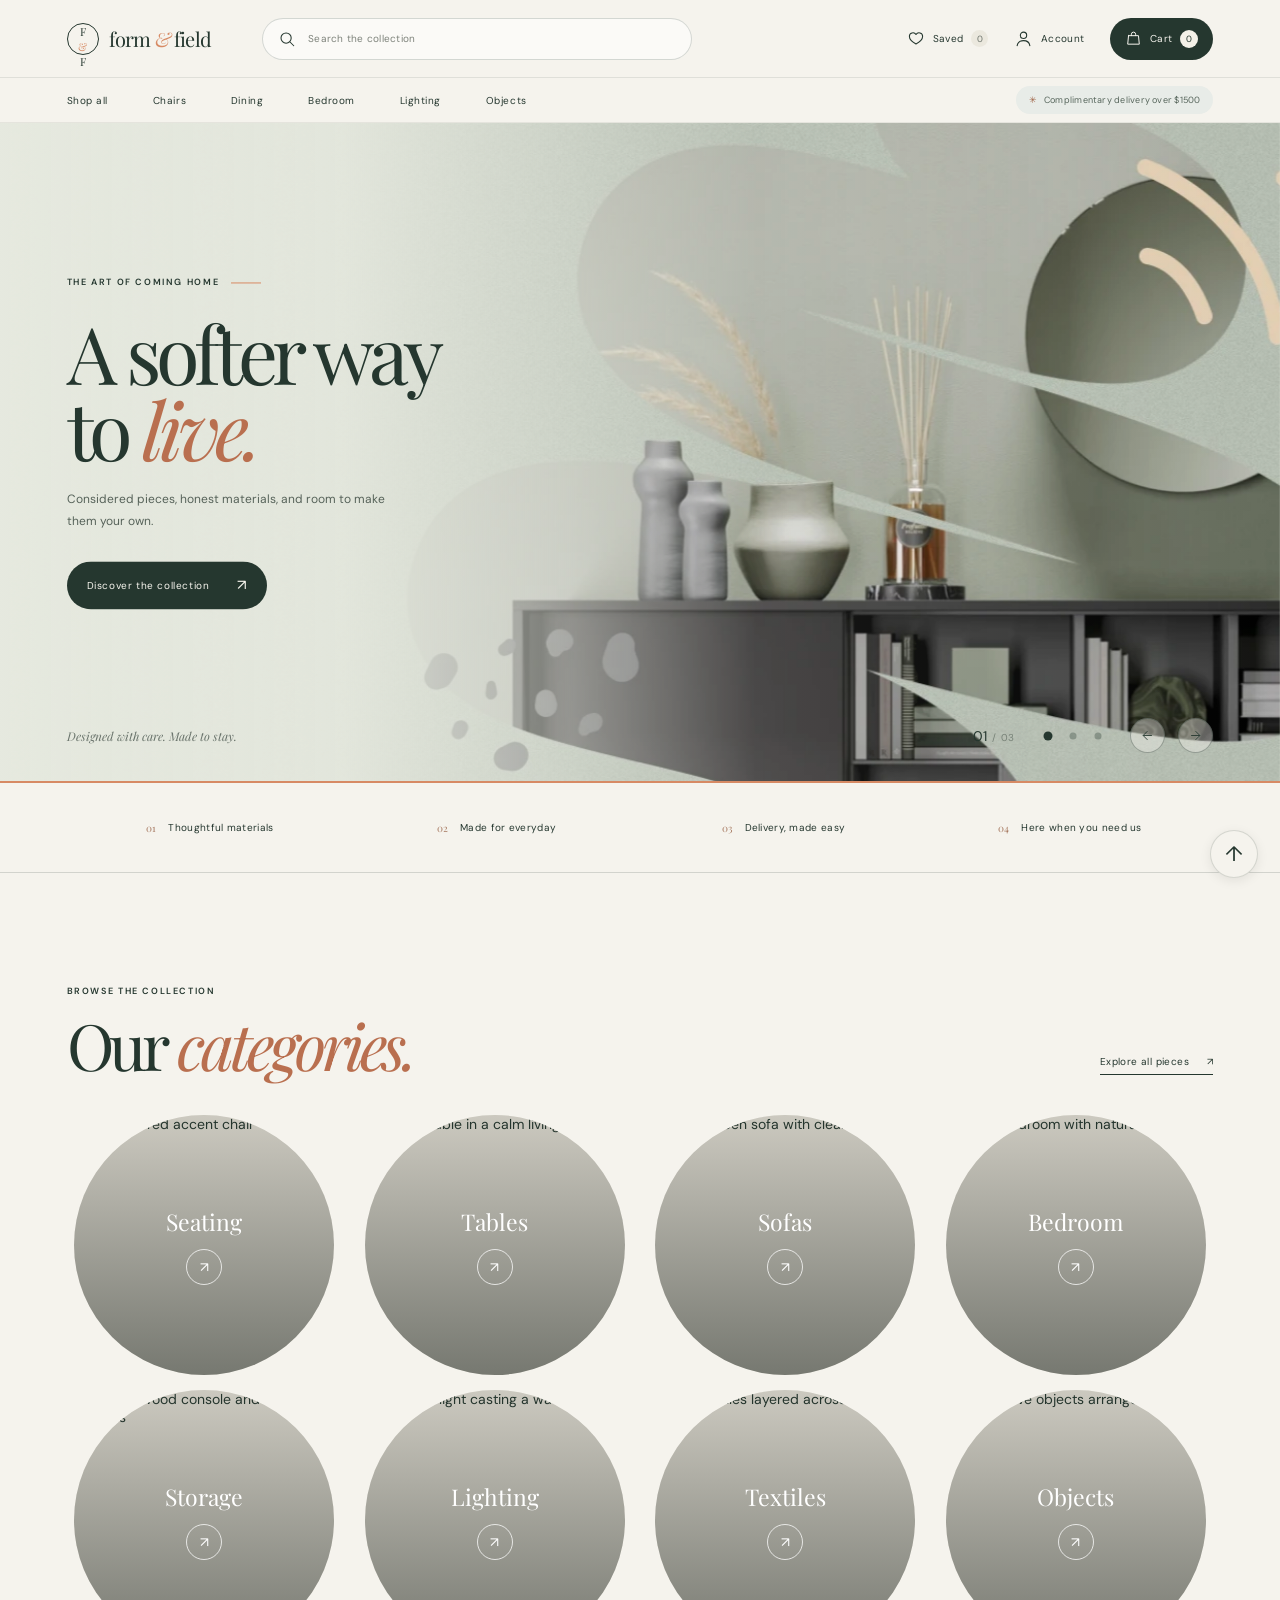
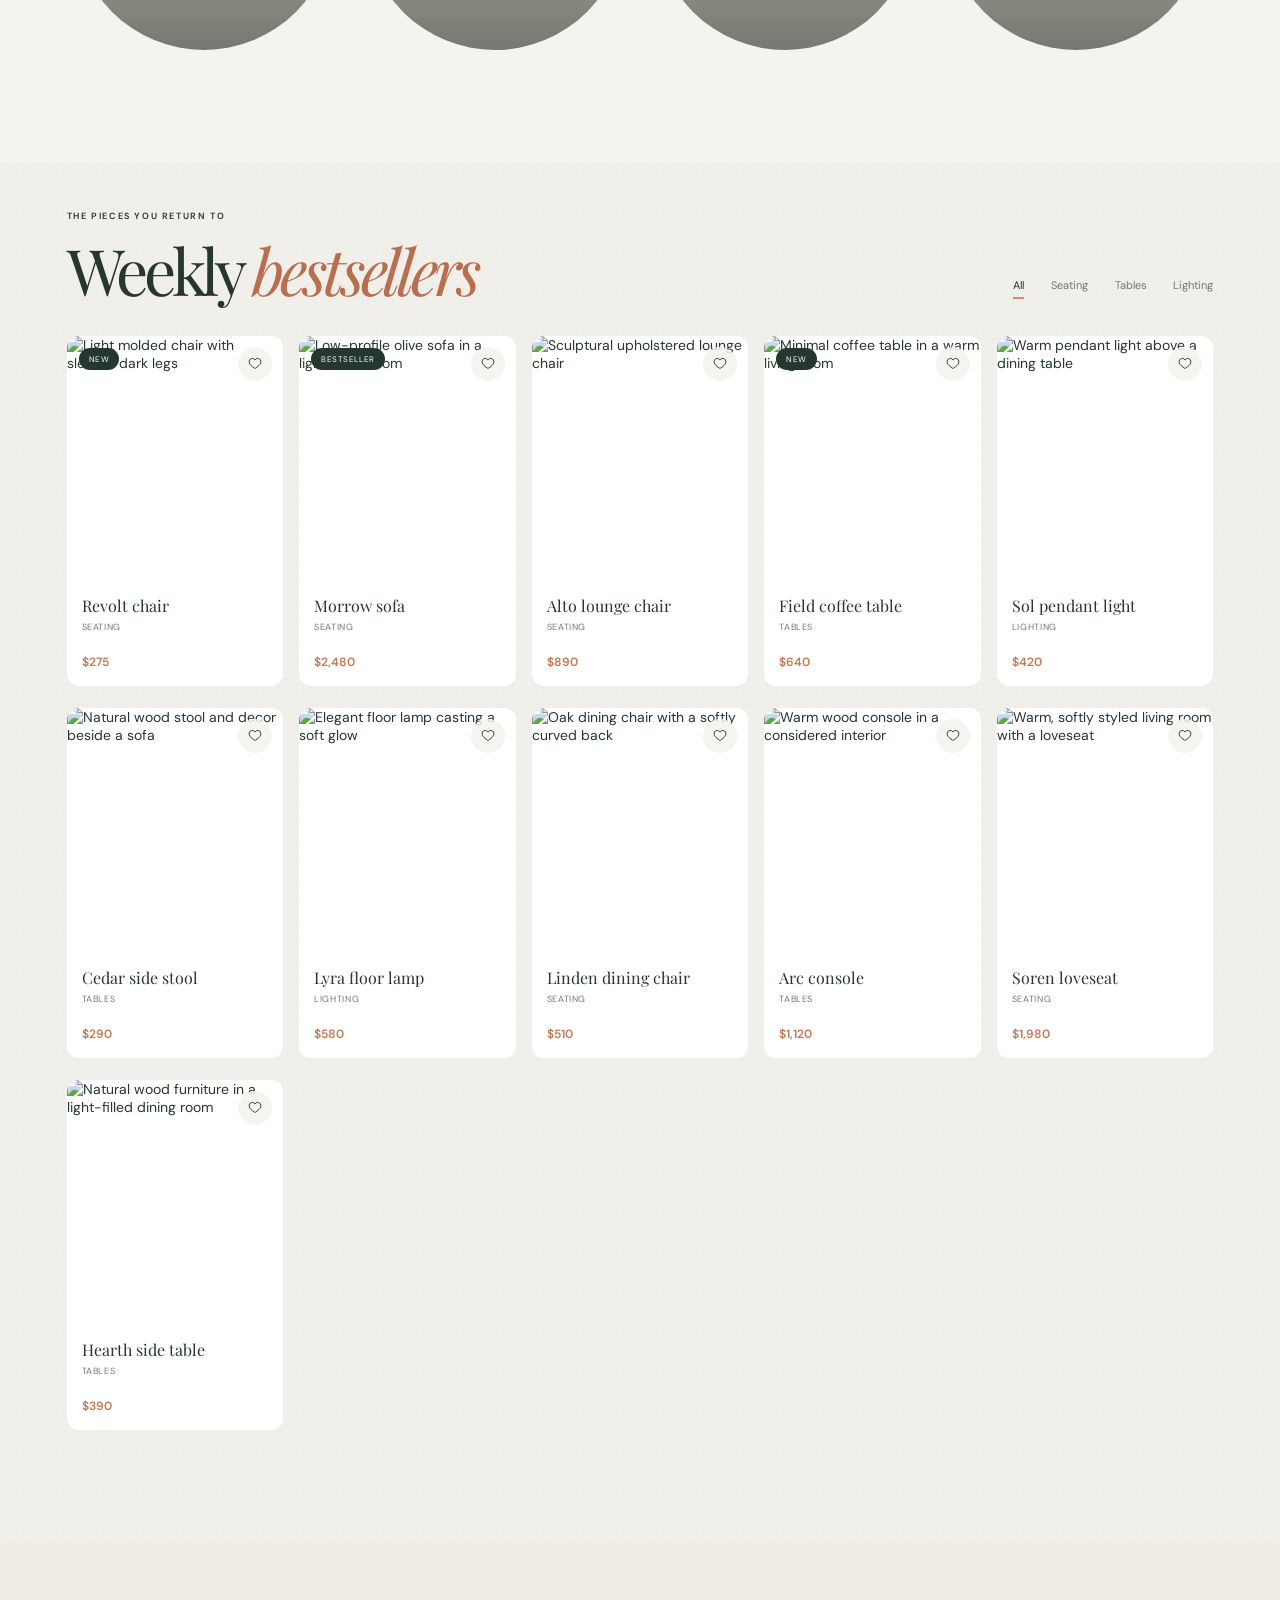
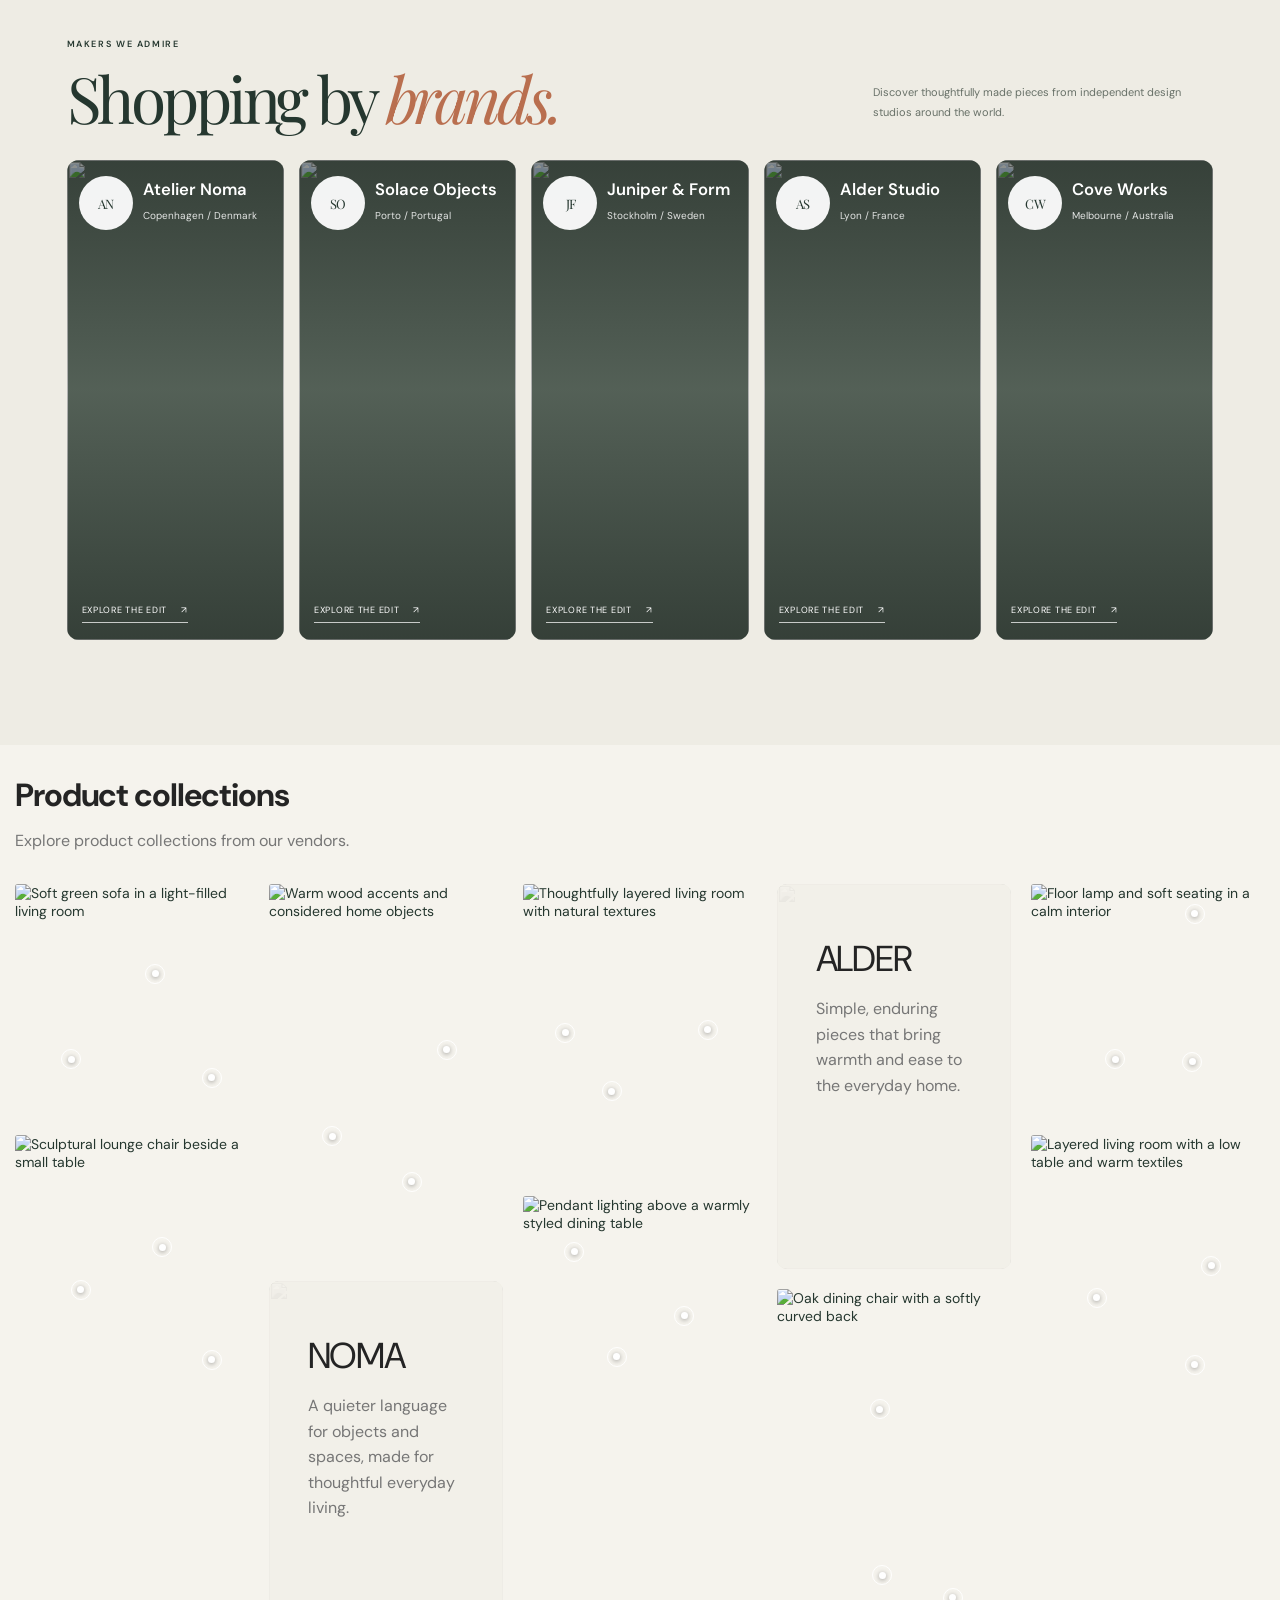
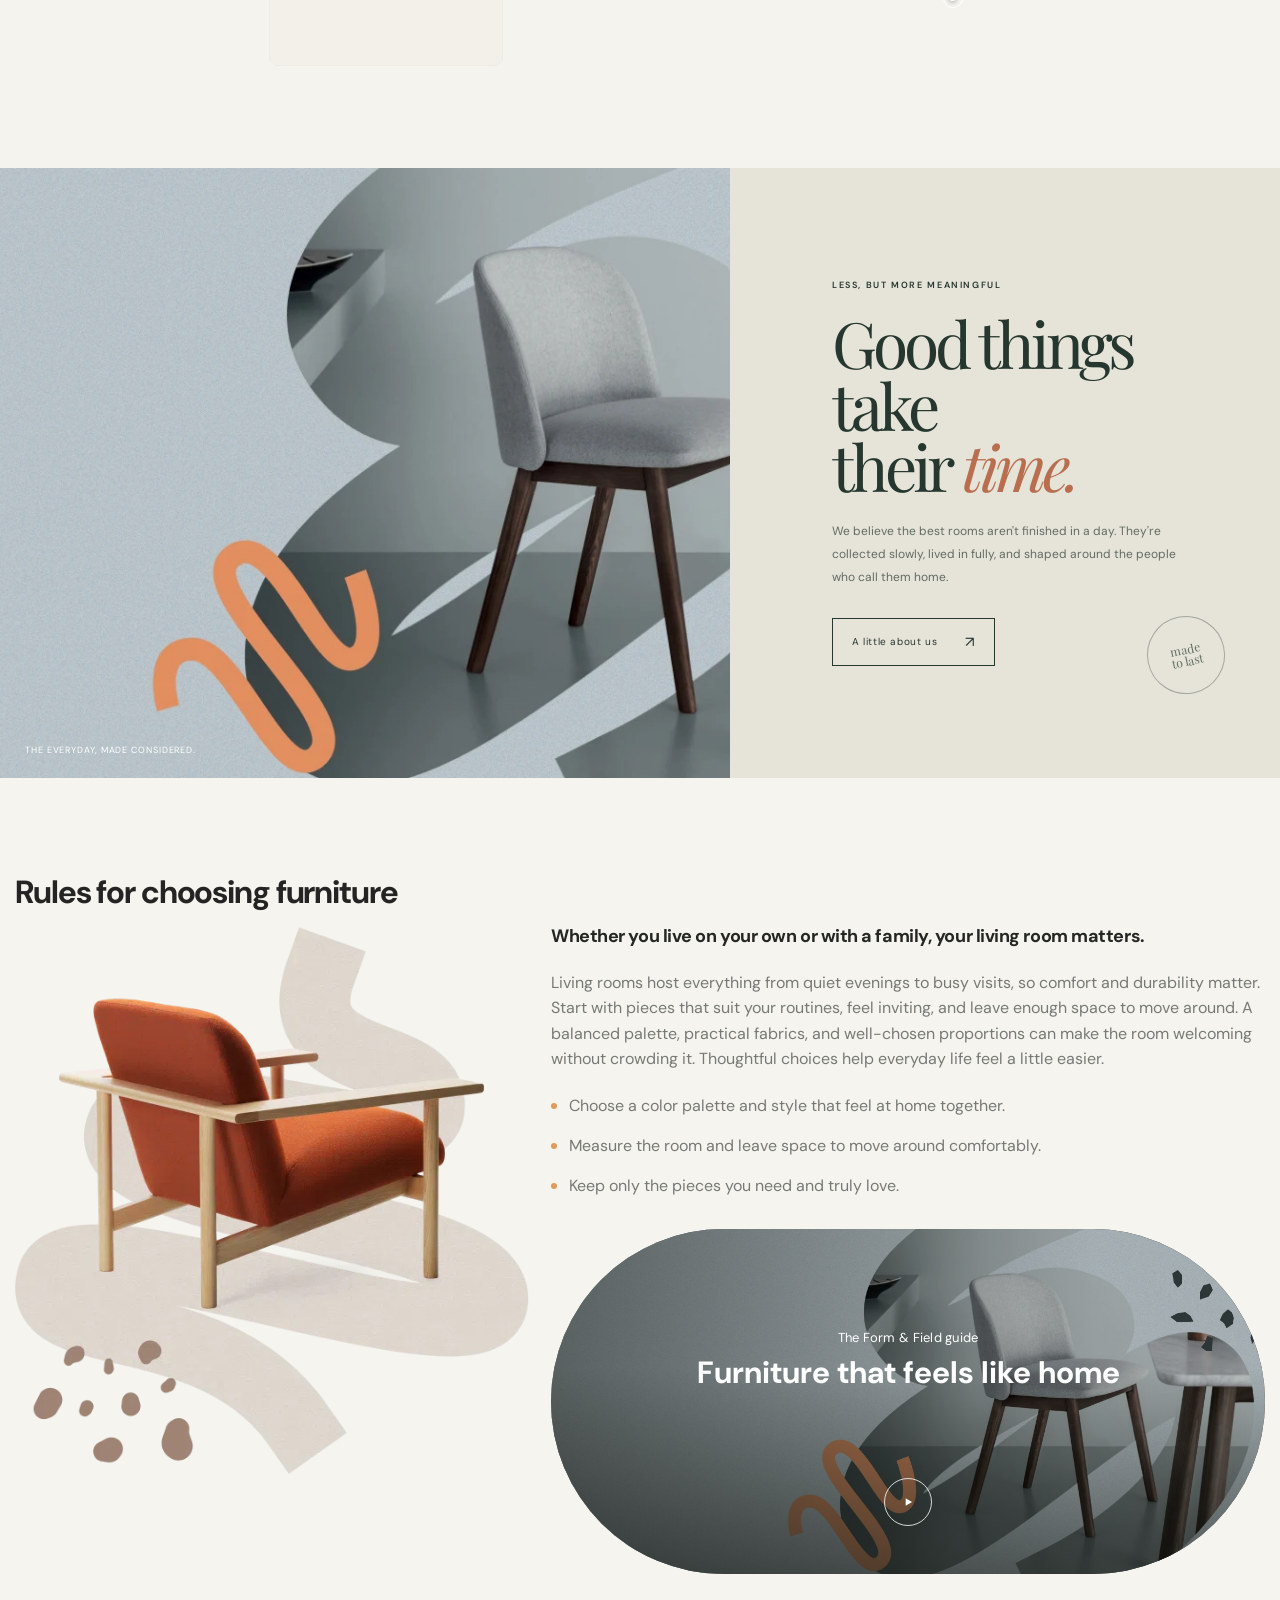
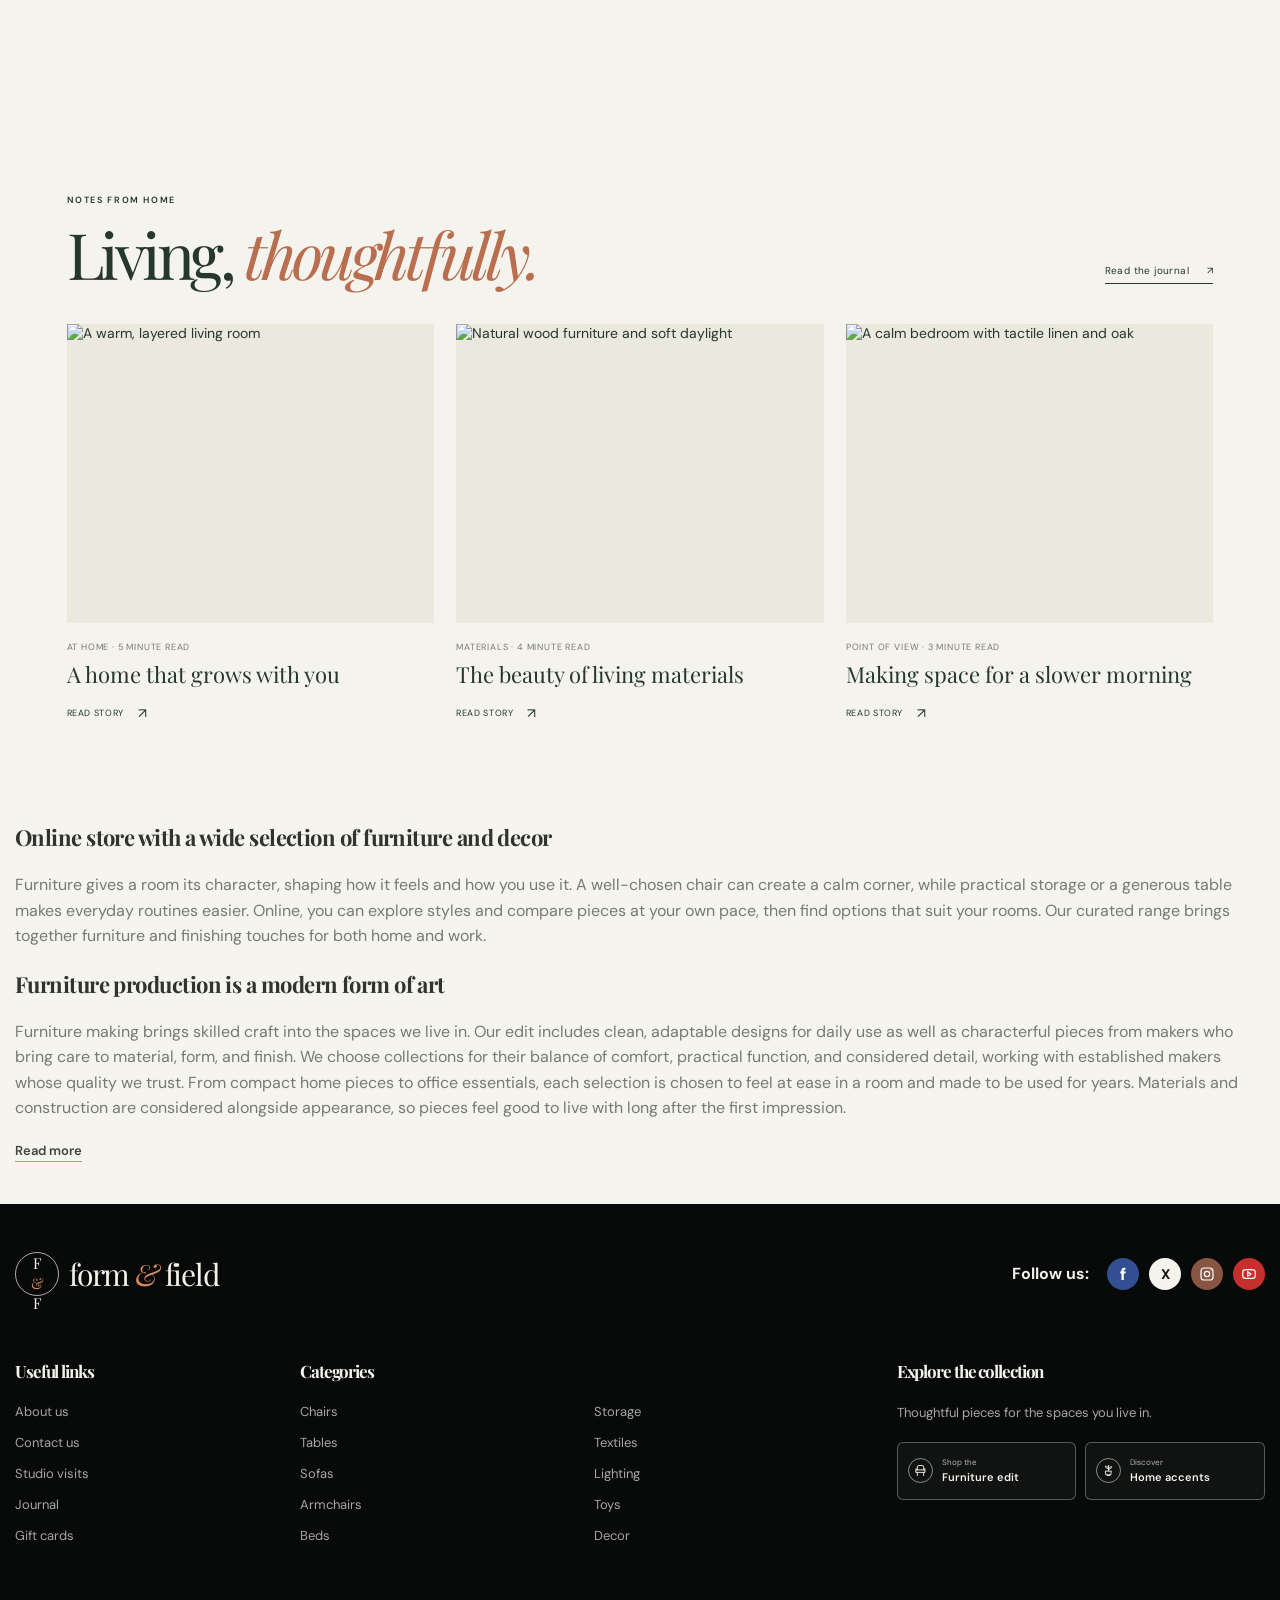
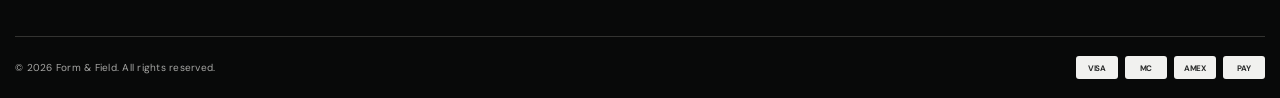
==== index.html @ 9f98f70a "first commit" ====
<!doctype html>
<html lang="en">
  <head>
    <meta charset="UTF-8" />
    <meta name="viewport" content="width=device-width, initial-scale=1" />
    <meta name="theme-color" content="#f5f3ed" />
    <meta
      name="description"
      content="Thoughtful furniture and considered objects for slower, more beautiful living."
    />
    <title>Form & Field — Live with intention</title>
    <link rel="preconnect" href="https://images.unsplash.com" />
    <link rel="stylesheet" href="styles.css" />
    <script src="app.js" defer></script>
  </head>
  <body>
    <header class="site-header" id="top">
      <div class="header-main">
        <button class="icon-button menu-toggle" type="button" aria-label="Open menu" aria-expanded="false">
          <svg viewBox="0 0 24 24" aria-hidden="true">
            <path class="menu-line menu-line-top" d="M3 7h18" />
            <path class="menu-line menu-line-middle" d="M3 12h18" />
            <path class="menu-line menu-line-bottom" d="M3 17h18" />
          </svg>
        </button>
        <a class="wordmark" href="#top" aria-label="Form and Field home">
          <span class="wordmark-mark" aria-hidden="true">F<span>&</span>F</span>
          <span class="wordmark-name">form <i>&</i> field</span>
        </a>
        <div class="header-actions">
          <button class="search-toggle" type="button" aria-label="Search the collection">
            <svg viewBox="0 0 24 24" aria-hidden="true"><circle cx="10.8" cy="10.8" r="6.8" /><path d="m16 16 5 5" /></svg>
            <span>Search the collection</span>
          </button>
          <button class="favorites-toggle" type="button" aria-label="Show saved pieces" aria-pressed="false">
            <svg viewBox="0 0 24 24" aria-hidden="true"><path d="M20.8 8.7c0 5.2-8.8 10-8.8 10s-8.8-4.8-8.8-10A4.7 4.7 0 0 1 12 6.1a4.7 4.7 0 0 1 8.8 2.6Z" /></svg>
            <span class="favorites-label">Saved</span>
            <span class="favorite-count" aria-live="polite">0</span>
          </button>
          <a class="account-link" href="#footer">
            <svg viewBox="0 0 24 24" aria-hidden="true"><circle cx="12" cy="8" r="4" /><path d="M4 21c.7-4.2 3.4-6.3 8-6.3s7.3 2.1 8 6.3" /></svg>
            <span>Account</span>
          </a>
          <button class="bag-button" type="button" aria-label="Open shopping cart">
            <svg viewBox="0 0 24 24" aria-hidden="true"><path d="M5 8h14l1.2 12H3.8L5 8Z" /><path d="M9 8V6a3 3 0 0 1 6 0v2" /></svg>
            <span>Cart</span><span class="bag-count" aria-live="polite">0</span>
          </button>
        </div>
      </div>
      <div class="nav-row">
        <nav class="main-nav" aria-label="Shop categories">
          <a href="#collection">Shop all</a>
          <a href="product-category/chairs/index.html">Chairs</a>
          <a href="#rooms">Dining</a>
          <a href="#rooms">Bedroom</a>
          <a href="#collection">Lighting</a>
          <a href="#collection">Objects</a>
        </nav>
        <p class="shipping-note"><span aria-hidden="true">✳</span> Complimentary delivery over $1500</p>
      </div>
    </header>

    <main>
      <section class="hero" aria-label="Featured collection">
        <div class="hero-image-wrap">
          <img class="hero-image" src="img/wd-furniture-slider-111.jpg.webp" alt="Sculptural objects arranged on a dark oak console" />
        </div>
        <div class="hero-tint" aria-hidden="true"></div>
        <div class="hero-copy">
          <p class="eyebrow hero-eyebrow">The art of coming home <span></span></p>
          <h1 class="hero-title">A softer way<br />to <em>live.</em></h1>
          <p class="hero-description">Considered pieces, honest materials, and room to make them your own.</p>
          <a class="button button-dark hero-cta" href="#collection">Discover the collection <span aria-hidden="true">↗</span></a>
        </div>
        <div class="hero-bottom">
          <p class="hero-note">Designed with care. Made to stay.</p>
          <div class="slider-controls">
            <span class="slide-count"><span class="slide-current">01</span><span class="count-divider">/</span><span class="slide-total">03</span></span>
            <div class="slider-dots" role="group" aria-label="Choose a featured slide"></div>
            <button class="slider-arrow slider-prev" type="button" aria-label="Previous slide">
              <svg viewBox="0 0 24 24" aria-hidden="true"><path d="M19 12H5m7 7-7-7 7-7" /></svg>
            </button>
            <button class="slider-arrow slider-next" type="button" aria-label="Next slide">
              <svg viewBox="0 0 24 24" aria-hidden="true"><path d="M5 12h14m-7-7 7 7-7 7" /></svg>
            </button>
          </div>
        </div>
        <div class="slider-progress" aria-hidden="true"><span></span></div>
      </section>

      <section class="promise-row" aria-label="Our promises">
        <div><span class="promise-icon">01</span><p>Thoughtful materials</p></div>
        <div><span class="promise-icon">02</span><p>Made for everyday</p></div>
        <div><span class="promise-icon">03</span><p>Delivery, made easy</p></div>
        <div><span class="promise-icon">04</span><p>Here when you need us</p></div>
      </section>

      <section class="room-section section-pad" id="rooms">
        <div class="section-heading reveal">
          <div>
            <p class="eyebrow">Browse the collection</p>
            <h2>Our <em>categories.</em></h2>
          </div>
          <a class="text-link" href="#collection">Explore all pieces <span aria-hidden="true">↗</span></a>
        </div>
        <div class="category-grid">
          <a class="category-card reveal" href="product-category/chairs/index.html">
            <img src="https://images.unsplash.com/photo-1598300056393-4aac492f4344?auto=format&fit=crop&w=800&q=85" alt="Upholstered accent chair" loading="lazy" />
            <span class="category-label"><span>Seating</span><span class="round-arrow" aria-hidden="true">↗</span></span>
          </a>
          <a class="category-card reveal" href="#collection">
            <img src="https://images.unsplash.com/photo-1499933374294-4584851497cc?auto=format&fit=crop&w=800&q=85" alt="Coffee table in a calm living room" loading="lazy" />
            <span class="category-label"><span>Tables</span><span class="round-arrow" aria-hidden="true">↗</span></span>
          </a>
          <a class="category-card reveal" href="#collection">
            <img src="https://images.unsplash.com/photo-1555041469-a586c61ea9bc?auto=format&fit=crop&w=800&q=85" alt="Deep green sofa with clean, relaxed lines" loading="lazy" />
            <span class="category-label"><span>Sofas</span><span class="round-arrow" aria-hidden="true">↗</span></span>
          </a>
          <a class="category-card reveal" href="#collection">
            <img src="https://images.unsplash.com/photo-1616486338812-3dadae4b4ace?auto=format&fit=crop&w=800&q=85" alt="Quiet bedroom with natural textures" loading="lazy" />
            <span class="category-label"><span>Bedroom</span><span class="round-arrow" aria-hidden="true">↗</span></span>
          </a>
          <a class="category-card reveal" href="#collection">
            <img src="https://images.unsplash.com/photo-1616486029423-aaa4789e8c9a?auto=format&fit=crop&w=800&q=85" alt="Natural wood console and home accents" loading="lazy" />
            <span class="category-label"><span>Storage</span><span class="round-arrow" aria-hidden="true">↗</span></span>
          </a>
          <a class="category-card reveal" href="#collection">
            <img src="https://images.unsplash.com/photo-1513506003901-1e6a229e2d15?auto=format&fit=crop&w=800&q=85" alt="Pendant light casting a warm glow" loading="lazy" />
            <span class="category-label"><span>Lighting</span><span class="round-arrow" aria-hidden="true">↗</span></span>
          </a>
          <a class="category-card reveal" href="#collection">
            <img src="https://images.unsplash.com/photo-1618221195710-dd6b41faaea6?auto=format&fit=crop&w=800&q=85" alt="Soft textiles layered across a living space" loading="lazy" />
            <span class="category-label"><span>Textiles</span><span class="round-arrow" aria-hidden="true">↗</span></span>
          </a>
          <a class="category-card reveal" href="#collection">
            <img src="https://images.unsplash.com/photo-1494438639946-1ebd1d20bf85?auto=format&fit=crop&w=800&q=85" alt="Decorative objects arranged on a table" loading="lazy" />
            <span class="category-label"><span>Objects</span><span class="round-arrow" aria-hidden="true">↗</span></span>
          </a>
        </div>
      </section>

      <section class="collection-section section-pad" id="collection">
        <div class="section-heading collection-heading reveal">
          <div>
            <p class="eyebrow">The pieces you return to</p>
            <h2>Weekly <em>bestsellers</em></h2>
          </div>
          <div class="collection-tools">
            <div class="category-filters" role="group" aria-label="Filter bestsellers by category">
              <button class="filter-chip is-active" type="button" data-filter="All" aria-pressed="true">All</button>
              <button class="filter-chip" type="button" data-filter="Seating" aria-pressed="false">Seating</button>
              <button class="filter-chip" type="button" data-filter="Tables" aria-pressed="false">Tables</button>
              <button class="filter-chip" type="button" data-filter="Lighting" aria-pressed="false">Lighting</button>
            </div>
          </div>
        </div>
        <div class="product-grid" aria-live="polite"></div>
      </section>

      <section class="brands-section section-pad" id="brands">
        <div class="section-heading brands-heading reveal">
          <div>
            <p class="eyebrow">Makers we admire</p>
            <h2>Shopping by <em>brands.</em></h2>
          </div>
          <p class="brands-intro">Discover thoughtfully made pieces from independent design studios around the world.</p>
        </div>
        <div class="brand-grid">
          <a class="brand-card reveal" href="#collection" aria-label="Explore Atelier Noma from Copenhagen, Denmark">
            <img src="https://images.unsplash.com/photo-1600210492486-724fe5c67fb0?auto=format&fit=crop&w=800&q=85" alt="" loading="lazy" />
            <span class="brand-identity">
              <span class="brand-mark" aria-hidden="true">AN</span>
              <span class="brand-copy"><span class="brand-name">Atelier Noma</span><span class="brand-place">Copenhagen / Denmark</span></span>
            </span>
            <span class="brand-link">Explore the edit <span aria-hidden="true">↗</span></span>
          </a>
          <a class="brand-card reveal" href="#collection" aria-label="Explore Solace Objects from Porto, Portugal">
            <img src="https://images.unsplash.com/photo-1499933374294-4584851497cc?auto=format&fit=crop&w=800&q=85" alt="" loading="lazy" />
            <span class="brand-identity">
              <span class="brand-mark" aria-hidden="true">SO</span>
              <span class="brand-copy"><span class="brand-name">Solace Objects</span><span class="brand-place">Porto / Portugal</span></span>
            </span>
            <span class="brand-link">Explore the edit <span aria-hidden="true">↗</span></span>
          </a>
          <a class="brand-card reveal" href="#collection" aria-label="Explore Juniper and Form from Stockholm, Sweden">
            <img src="https://images.unsplash.com/photo-1616486338812-3dadae4b4ace?auto=format&fit=crop&w=800&q=85" alt="" loading="lazy" />
            <span class="brand-identity">
              <span class="brand-mark" aria-hidden="true">JF</span>
              <span class="brand-copy"><span class="brand-name">Juniper &amp; Form</span><span class="brand-place">Stockholm / Sweden</span></span>
            </span>
            <span class="brand-link">Explore the edit <span aria-hidden="true">↗</span></span>
          </a>
          <a class="brand-card reveal" href="#collection" aria-label="Explore Alder Studio from Lyon, France">
            <img src="https://images.unsplash.com/photo-1600607687939-ce8a6c25118c?auto=format&fit=crop&w=800&q=85" alt="" loading="lazy" />
            <span class="brand-identity">
              <span class="brand-mark" aria-hidden="true">AS</span>
              <span class="brand-copy"><span class="brand-name">Alder Studio</span><span class="brand-place">Lyon / France</span></span>
            </span>
            <span class="brand-link">Explore the edit <span aria-hidden="true">↗</span></span>
          </a>
          <a class="brand-card reveal" href="#collection" aria-label="Explore Cove Works from Melbourne, Australia">
            <img src="https://images.unsplash.com/photo-1618221195710-dd6b41faaea6?auto=format&fit=crop&w=800&q=85" alt="" loading="lazy" />
            <span class="brand-identity">
              <span class="brand-mark" aria-hidden="true">CW</span>
              <span class="brand-copy"><span class="brand-name">Cove Works</span><span class="brand-place">Melbourne / Australia</span></span>
            </span>
            <span class="brand-link">Explore the edit <span aria-hidden="true">↗</span></span>
          </a>
        </div>
      </section>

      <section class="collections-section section-pad" id="collections">
        <div class="section-heading collections-heading reveal">
          <div>
            <h2>Product <em>collections</em></h2>
            <p class="collections-intro">Explore product collections from our vendors.</p>
          </div>
        </div>
        <div class="editorial-collections">
          <div class="editorial-column reveal">
            <div class="product-scene scene-square">
              <img src="https://images.unsplash.com/photo-1555041469-a586c61ea9bc?auto=format&fit=crop&w=800&q=85" alt="Soft green sofa in a light-filled living room" loading="lazy" />
              <span class="hotspot-item" style="--spot-x: 24%; --spot-y: 76%;" data-product="morrow-sofa" data-align="left" data-side="top"><button class="product-hotspot" type="button" aria-expanded="false"></button></span>
              <span class="hotspot-item" style="--spot-x: 60%; --spot-y: 39%;" data-product="alto-chair" data-align="left"><button class="product-hotspot" type="button" aria-expanded="false"></button></span>
              <span class="hotspot-item" style="--spot-x: 84%; --spot-y: 84%;" data-product="field-table" data-align="right" data-side="top"><button class="product-hotspot" type="button" aria-expanded="false"></button></span>
            </div>
            <div class="product-scene scene-portrait">
              <img src="https://images.unsplash.com/photo-1598300056393-4aac492f4344?auto=format&fit=crop&w=800&q=85" alt="Sculptural lounge chair beside a small table" loading="lazy" />
              <span class="hotspot-item" style="--spot-x: 28%; --spot-y: 58%;" data-product="alto-chair" data-align="left"><button class="product-hotspot" type="button" aria-expanded="false"></button></span>
              <span class="hotspot-item" style="--spot-x: 63%; --spot-y: 42%;" data-product="cedar-stool" data-align="left"><button class="product-hotspot" type="button" aria-expanded="false"></button></span>
              <span class="hotspot-item" style="--spot-x: 84%; --spot-y: 84%;" data-product="lyra-floor-lamp" data-align="right" data-side="top"><button class="product-hotspot" type="button" aria-expanded="false"></button></span>
            </div>
          </div>
          <div class="editorial-column reveal">
            <div class="product-scene scene-long">
              <img src="https://images.unsplash.com/photo-1494438639946-1ebd1d20bf85?auto=format&fit=crop&w=800&q=85" alt="Warm wood accents and considered home objects" loading="lazy" />
              <span class="hotspot-item" style="--spot-x: 27%; --spot-y: 67%;" data-product="cedar-stool" data-align="left" data-side="top"><button class="product-hotspot" type="button" aria-expanded="false"></button></span>
              <span class="hotspot-item" style="--spot-x: 76%; --spot-y: 44%;" data-product="arc-console" data-align="right"><button class="product-hotspot" type="button" aria-expanded="false"></button></span>
              <span class="hotspot-item" style="--spot-x: 61%; --spot-y: 79%;" data-product="hearth-side-table" data-align="right" data-side="top"><button class="product-hotspot" type="button" aria-expanded="false"></button></span>
            </div>
            <a class="editorial-card" href="#collection">
              <img src="https://images.unsplash.com/photo-1600210492486-724fe5c67fb0?auto=format&fit=crop&w=800&q=85" alt="" loading="lazy" />
              <span class="editorial-copy">
                <span class="editorial-title">Noma</span>
                <span class="editorial-description">A quieter language for objects and spaces, made for thoughtful everyday living.</span>
              </span>
            </a>
          </div>
          <div class="editorial-column reveal">
            <div class="product-scene scene-video">
              <img src="https://images.unsplash.com/photo-1616486029423-aaa4789e8c9a?auto=format&fit=crop&w=800&q=85" alt="Thoughtfully layered living room with natural textures" loading="lazy" />
              <span class="hotspot-item" style="--spot-x: 18%; --spot-y: 51%;" data-product="soren-loveseat" data-align="left"><button class="product-hotspot" type="button" aria-expanded="false"></button></span>
              <span class="hotspot-item" style="--spot-x: 38%; --spot-y: 71%;" data-product="field-table" data-align="left" data-side="top"><button class="product-hotspot" type="button" aria-expanded="false"></button></span>
              <span class="hotspot-item" style="--spot-x: 79%; --spot-y: 50%;" data-product="sol-pendant" data-align="right"><button class="product-hotspot" type="button" aria-expanded="false"></button></span>
            </div>
            <div class="product-scene scene-wide">
              <img src="https://images.unsplash.com/photo-1513506003901-1e6a229e2d15?auto=format&fit=crop&w=800&q=85" alt="Pendant lighting above a warmly styled dining table" loading="lazy" />
              <span class="hotspot-item" style="--spot-x: 22%; --spot-y: 27%;" data-product="sol-pendant" data-align="left"><button class="product-hotspot" type="button" aria-expanded="false"></button></span>
              <span class="hotspot-item" style="--spot-x: 69%; --spot-y: 58%;" data-product="linden-chair" data-align="right"><button class="product-hotspot" type="button" aria-expanded="false"></button></span>
              <span class="hotspot-item" style="--spot-x: 40%; --spot-y: 78%;" data-product="hearth-side-table" data-align="left" data-side="top"><button class="product-hotspot" type="button" aria-expanded="false"></button></span>
            </div>
          </div>
          <div class="editorial-column reveal">
            <a class="editorial-card" href="#collection">
              <img src="https://images.unsplash.com/photo-1600607687939-ce8a6c25118c?auto=format&fit=crop&w=800&q=85" alt="" loading="lazy" />
              <span class="editorial-copy">
                <span class="editorial-title">Alder</span>
                <span class="editorial-description">Simple, enduring pieces that bring warmth and ease to the everyday home.</span>
              </span>
            </a>
            <div class="product-scene scene-long">
              <img src="https://images.unsplash.com/photo-1503602642458-232111445657?auto=format&fit=crop&w=800&q=85" alt="Oak dining chair with a softly curved back" loading="lazy" />
              <span class="hotspot-item" style="--spot-x: 44%; --spot-y: 32%;" data-product="linden-chair" data-align="left"><button class="product-hotspot" type="button" aria-expanded="false"></button></span>
              <span class="hotspot-item" style="--spot-x: 45%; --spot-y: 76%;" data-product="cedar-stool" data-align="left" data-side="top"><button class="product-hotspot" type="button" aria-expanded="false"></button></span>
              <span class="hotspot-item" style="--spot-x: 75%; --spot-y: 82%;" data-product="arc-console" data-align="right" data-side="top"><button class="product-hotspot" type="button" aria-expanded="false"></button></span>
            </div>
          </div>
          <div class="editorial-column reveal">
            <div class="product-scene scene-square">
              <img src="https://images.unsplash.com/photo-1507473885765-e6ed057f782c?auto=format&fit=crop&w=800&q=85" alt="Floor lamp and soft seating in a calm interior" loading="lazy" />
              <span class="hotspot-item" style="--spot-x: 70%; --spot-y: 13%;" data-product="lyra-floor-lamp" data-align="right"><button class="product-hotspot" type="button" aria-expanded="false"></button></span>
              <span class="hotspot-item" style="--spot-x: 36%; --spot-y: 76%;" data-product="morrow-sofa" data-align="left" data-side="top"><button class="product-hotspot" type="button" aria-expanded="false"></button></span>
              <span class="hotspot-item" style="--spot-x: 69%; --spot-y: 77%;" data-product="field-table" data-align="right" data-side="top"><button class="product-hotspot" type="button" aria-expanded="false"></button></span>
            </div>
            <div class="product-scene scene-portrait">
              <img src="https://images.unsplash.com/photo-1618221195710-dd6b41faaea6?auto=format&fit=crop&w=800&q=85" alt="Layered living room with a low table and warm textiles" loading="lazy" />
              <span class="hotspot-item" style="--spot-x: 77%; --spot-y: 49%;" data-product="soren-loveseat" data-align="right"><button class="product-hotspot" type="button" aria-expanded="false"></button></span>
              <span class="hotspot-item" style="--spot-x: 28%; --spot-y: 61%;" data-product="arc-console" data-align="left"><button class="product-hotspot" type="button" aria-expanded="false"></button></span>
              <span class="hotspot-item" style="--spot-x: 70%; --spot-y: 86%;" data-product="hearth-side-table" data-align="right" data-side="top"><button class="product-hotspot" type="button" aria-expanded="false"></button></span>
            </div>
          </div>
        </div>
      </section>

      <section class="story-section" id="story">
        <div class="story-image reveal">
          <img src="img/wd-furniture-slider-112.jpg.webp" alt="A sculptural chair and table in a calm, sunlit interior" loading="lazy" />
          <span class="image-caption">The everyday, made considered.</span>
        </div>
        <div class="story-copy reveal">
          <p class="eyebrow">Less, but more meaningful</p>
          <h2>Good things take<br />their <em>time.</em></h2>
          <p>We believe the best rooms aren't finished in a day. They're collected slowly, lived in fully, and shaped around the people who call them home.</p>
          <a class="button button-outline" href="#journal">A little about us <span aria-hidden="true">↗</span></a>
          <span class="story-stamp" aria-hidden="true">made<br />to last</span>
        </div>
      </section>

      <section class="rules-section" id="rules">
        <div class="section-heading rules-heading reveal">
          <div>
            <h2>Rules for choosing <em>furniture</em></h2>
          </div>
        </div>
        <div class="rules-layout">
          <div class="rules-art reveal">
            <img src="img/wd-furniture-choosing-rules-img.png.webp" alt="Rust-colored lounge chair with a pale oak frame" loading="lazy" />
          </div>
          <div class="rules-copy reveal">
            <h3>Whether you live on your own or with a family, your living room matters.</h3>
            <p>Living rooms host everything from quiet evenings to busy visits, so comfort and durability matter. Start with pieces that suit your routines, feel inviting, and leave enough space to move around. A balanced palette, practical fabrics, and well-chosen proportions can make the room welcoming without crowding it. Thoughtful choices help everyday life feel a little easier.</p>
            <ol class="rules-list">
              <li>Choose a color palette and style that feel at home together.</li>
              <li>Measure the room and leave space to move around comfortably.</li>
              <li>Keep only the pieces you need and truly love.</li>
            </ol>
            <a class="rules-guide" href="#collection" aria-label="Explore the thoughtful furniture edit">
              <img src="img/wd-furniture-slider-112.jpg.webp" alt="" loading="lazy" />
              <span class="rules-guide-shade"></span>
              <span class="rules-guide-label">The Form &amp; Field guide</span>
              <span class="rules-guide-copy">
                <strong>Furniture that feels like home</strong>
              </span>
              <span class="rules-guide-play" aria-hidden="true"><svg viewBox="0 0 24 24"><path d="M8 5.5v13L19 12 8 5.5Z" /></svg></span>
            </a>
          </div>
        </div>
      </section>

      <section class="journal-section section-pad" id="journal">
        <div class="section-heading reveal">
          <div>
            <p class="eyebrow">Notes from home</p>
            <h2>Living, <em>thoughtfully.</em></h2>
          </div>
          <a class="text-link" href="#footer">Read the journal <span aria-hidden="true">↗</span></a>
        </div>
        <div class="journal-grid">
          <article class="journal-card reveal">
            <a class="journal-image" href="#footer"><img src="https://images.unsplash.com/photo-1618221195710-dd6b41faaea6?auto=format&fit=crop&w=1000&q=85" alt="A warm, layered living room" loading="lazy" /></a>
            <p class="journal-meta">At home · 5 minute read</p>
            <h3><a href="#footer">A home that grows with you</a></h3>
            <a class="journal-link" href="#footer">Read story <span aria-hidden="true">↗</span></a>
          </article>
          <article class="journal-card reveal">
            <a class="journal-image" href="#footer"><img src="https://images.unsplash.com/photo-1616486029423-aaa4789e8c9a?auto=format&fit=crop&w=1000&q=85" alt="Natural wood furniture and soft daylight" loading="lazy" /></a>
            <p class="journal-meta">Materials · 4 minute read</p>
            <h3><a href="#footer">The beauty of living materials</a></h3>
            <a class="journal-link" href="#footer">Read story <span aria-hidden="true">↗</span></a>
          </article>
          <article class="journal-card reveal">
            <a class="journal-image" href="#footer"><img src="https://images.unsplash.com/photo-1615874694520-474822394e73?auto=format&fit=crop&w=1000&q=85" alt="A calm bedroom with tactile linen and oak" loading="lazy" /></a>
            <p class="journal-meta">Point of view · 3 minute read</p>
            <h3><a href="#footer">Making space for a slower morning</a></h3>
            <a class="journal-link" href="#footer">Read story <span aria-hidden="true">↗</span></a>
          </article>
        </div>
      </section>

      <section class="store-info-section" id="store-info">
        <div class="store-info-copy reveal">
          <h2>Online store with a wide selection of furniture and decor</h2>
          <p>Furniture gives a room its character, shaping how it feels and how you use it. A well-chosen chair can create a calm corner, while practical storage or a generous table makes everyday routines easier. Online, you can explore styles and compare pieces at your own pace, then find options that suit your rooms. Our curated range brings together furniture and finishing touches for both home and work.</p>
          <h2>Furniture production is a modern form of art</h2>
          <p>Furniture making brings skilled craft into the spaces we live in. Our edit includes clean, adaptable designs for daily use as well as characterful pieces from makers who bring care to material, form, and finish. We choose collections for their balance of comfort, practical function, and considered detail, working with established makers whose quality we trust. From compact home pieces to office essentials, each selection is chosen to feel at ease in a room and made to be used for years. Materials and construction are considered alongside appearance, so pieces feel good to live with long after the first impression.</p>
          <a class="store-info-more" href="#footer">Read more</a>
        </div>
      </section>
    </main>

    <footer class="site-footer" id="footer">
      <div class="footer-inner">
        <div class="footer-brand-row">
          <a class="wordmark footer-wordmark" href="#top" aria-label="Form and Field home">
            <span class="wordmark-mark" aria-hidden="true">F<span>&</span>F</span>
            <span class="wordmark-name">form <i>&</i> field</span>
          </a>
          <div class="footer-socials" aria-label="Follow Form and Field">
            <strong>Follow us:</strong>
            <a class="footer-social-link social-facebook" href="#footer" aria-label="Facebook">f</a>
            <a class="footer-social-link social-x" href="#footer" aria-label="X">X</a>
            <a class="footer-social-link social-instagram" href="#footer" aria-label="Instagram">
              <svg viewBox="0 0 24 24" aria-hidden="true"><rect x="3" y="3" width="18" height="18" rx="5"></rect><circle cx="12" cy="12" r="4"></circle><circle cx="18" cy="6" r="1" class="social-dot"></circle></svg>
            </a>
            <a class="footer-social-link social-video" href="#footer" aria-label="Video channel">
              <svg viewBox="0 0 24 24" aria-hidden="true"><path d="M21 7.5a2.5 2.5 0 0 0-1.8-1.8C17.6 5.3 12 5.3 12 5.3s-5.6 0-7.2.4A2.5 2.5 0 0 0 3 7.5c-.4 1.6-.4 4.5-.4 4.5s0 2.9.4 4.5a2.5 2.5 0 0 0 1.8 1.8c1.6.4 7.2.4 7.2.4s5.6 0 7.2-.4a2.5 2.5 0 0 0 1.8-1.8c.4-1.6.4-4.5.4-4.5s0-2.9-.4-4.5Z"></path><path d="m10 15.5 5-3.5-5-3.5v7Z"></path></svg>
            </a>
          </div>
        </div>
        <div class="footer-main">
          <nav class="footer-column" aria-label="Useful links">
            <h2>Useful links</h2>
            <div class="footer-links">
              <a href="#story">About us</a>
              <a href="mailto:hello@formandfield.example">Contact us</a>
              <a href="#rooms">Studio visits</a>
              <a href="#journal">Journal</a>
              <a href="#collection">Gift cards</a>
            </div>
          </nav>
          <div class="footer-column footer-categories">
            <h2>Categories</h2>
            <div class="footer-category-links">
              <div>
                <a href="product-category/chairs/index.html">Chairs</a>
                <a href="#collection">Tables</a>
                <a href="#collection">Sofas</a>
                <a href="#collection">Armchairs</a>
                <a href="#collection">Beds</a>
              </div>
              <div>
                <a href="#collection">Storage</a>
                <a href="#collection">Textiles</a>
                <a href="#collection">Lighting</a>
                <a href="#collection">Toys</a>
                <a href="#collection">Decor</a>
              </div>
            </div>
          </div>
          <div class="footer-column footer-discovery">
            <h2>Explore the collection</h2>
            <p>Thoughtful pieces for the spaces you live in.</p>
            <div class="footer-store-links">
              <a class="footer-store-badge" href="#collection">
                <span class="footer-store-icon" aria-hidden="true"><svg viewBox="0 0 24 24"><path d="M7 11V6.5A2.5 2.5 0 0 1 9.5 4h5A2.5 2.5 0 0 1 17 6.5V11M5 11h14v4H5zM5 11V9m14 2V9M7 15v5m10-5v5" /></svg></span>
                <span><small>Shop the</small><strong>Furniture edit</strong></span>
              </a>
              <a class="footer-store-badge" href="#collection">
                <span class="footer-store-icon" aria-hidden="true"><svg viewBox="0 0 24 24"><path d="M12 12V4M12 9C9 9 7 7.5 7 5c2.8 0 5 1.5 5 4Zm0 1c3 0 5-1.5 5-4-2.8 0-5 1.5-5 4Z" /><path d="M7.5 13h9l-1 6h-7zM10 19v1h4v-1" /></svg></span>
                <span><small>Discover</small><strong>Home accents</strong></span>
              </a>
            </div>
          </div>
        </div>
        <div class="footer-bottom">
          <span>© 2026 Form &amp; Field. All rights reserved.</span>
          <div class="footer-payments" aria-label="Payment method examples">
            <span>VISA</span><span>MC</span><span>AMEX</span><span>PAY</span>
          </div>
        </div>
      </div>
    </footer>
    <a class="back-to-top" href="#top" aria-label="Back to top">↑</a>

    <div class="drawer-scrim" hidden></div>
    <aside class="side-drawer search-drawer" aria-label="Search" aria-hidden="true">
      <div class="drawer-heading"><p class="eyebrow">Find something lovely</p><button class="drawer-close" type="button" aria-label="Close search">×</button></div>
      <form class="search-form"><label for="site-search">What are you looking for?</label><div class="email-field"><input id="site-search" type="search" placeholder="Try “lounge chair”" /><button type="submit" aria-label="Search">↗</button></div></form>
      <p class="drawer-hint">Popular: sofas, dining tables, lighting</p>
      <div class="search-results" aria-live="polite"></div>
    </aside>
    <aside class="side-drawer cart-drawer" aria-label="Shopping cart" aria-hidden="true">
      <div class="drawer-heading"><p class="eyebrow">Your cart <span class="drawer-bag-count">(0)</span></p><button class="drawer-close" type="button" aria-label="Close shopping cart">×</button></div>
      <div class="cart-items"></div>
      <div class="cart-summary"><div><span>Subtotal</span><strong class="cart-subtotal">$0</strong></div><p>Shipping and taxes calculated at checkout.</p><button class="button button-dark checkout-button" type="button">Continue to checkout <span aria-hidden="true">↗</span></button></div>
    </aside>
    <div class="toast" role="status" aria-live="polite"></div>
  </body>
</html>
---- styles.css ----
@import url('https://fonts.googleapis.com/css2?family=DM+Sans:wght@400;500;600;700&family=Playfair+Display:ital,wght@0,400;0,500;1,400;1,500&display=swap');

:root {
  color-scheme: light;
  --paper: #f5f3ed;
  --paper-deep: #ebe8de;
  --ink: #25372f;
  --muted: #777a70;
  --line: rgba(37, 55, 47, .17);
  --orange: #d78a64;
  --serif: 'Playfair Display', Georgia, serif;
  --sans: 'DM Sans', Arial, sans-serif;
  --page-gutter: clamp(22px, 5.2vw, 88px);
}

* { box-sizing: border-box; }
html { scroll-behavior: smooth; scroll-padding-top: 105px; }
html { scrollbar-color: var(--ink) var(--paper-deep); scrollbar-width: thin; }
html::-webkit-scrollbar { width: 10px; }
html::-webkit-scrollbar-track { background: var(--paper-deep); }
html::-webkit-scrollbar-thumb { border: 2px solid var(--paper-deep); border-radius: 999px; background: var(--ink); }
html::-webkit-scrollbar-thumb:hover { background: var(--orange); }
body { margin: 0; background: var(--paper); color: var(--ink); font-family: var(--sans); font-size: 14px; -webkit-font-smoothing: antialiased; }
body.drawer-open { overflow: hidden; }
button, input { font: inherit; }
button, a { -webkit-tap-highlight-color: transparent; }
button { color: inherit; }
a { color: inherit; text-decoration: none; }
img { display: block; max-width: 100%; }
::selection { color: var(--paper); background: var(--ink); }

.site-header { position: sticky; top: 0; z-index: 20; background: var(--paper); transition: box-shadow .25s ease; }
.site-header.is-scrolled { box-shadow: 0 8px 24px rgba(37, 55, 47, .08); }
.header-main { height: 78px; padding: 0 var(--page-gutter); display: flex; align-items: center; gap: clamp(26px, 4vw, 62px); border-bottom: 1px solid rgba(37, 55, 47, .1); transition: height .25s ease; }
.site-header.is-scrolled .header-main { height: 68px; }
.wordmark { display: inline-flex; align-items: center; gap: 10px; width: max-content; }
.wordmark-mark { width: 32px; height: 32px; border: 1px solid var(--ink); border-radius: 50%; display: grid; place-items: center; font-family: var(--serif); font-size: 11px; letter-spacing: -.08em; }
.wordmark-mark span { color: var(--orange); }
.wordmark-name { font-family: var(--serif); font-size: 20px; letter-spacing: -.04em; }
.wordmark-name i { color: var(--orange); font-weight: 400; }
.header-actions { display: flex; align-items: center; justify-content: flex-end; gap: clamp(14px, 2vw, 27px); flex: 1; }
.search-toggle { width: min(100%, 430px); min-width: 190px; height: 42px; margin-right: auto; padding: 0 15px; border: 1px solid rgba(37,55,47,.18); border-radius: 24px; display: flex; align-items: center; gap: 12px; color: var(--ink); background: rgba(255,255,255,.55); cursor: pointer; text-align: left; transition: border-color .2s ease, background .2s ease; }
.search-toggle:hover { border-color: rgba(37,55,47,.55); background: white; }
.search-toggle svg, .favorites-toggle svg, .account-link svg, .bag-button svg { width: 18px; height: 18px; flex: 0 0 auto; fill: none; stroke: currentColor; stroke-width: 1.4; stroke-linecap: round; stroke-linejoin: round; }
.search-toggle span { color: #7d827a; font-size: 10px; letter-spacing: .025em; }
.favorites-toggle, .account-link { display: flex; align-items: center; gap: 8px; white-space: nowrap; font-size: 10px; letter-spacing: .035em; }
.favorites-toggle { position: relative; padding: 8px 0; border: 0; background: none; cursor: pointer; }
.favorites-toggle:hover { color: #a45f43; }
.favorite-count { display: grid; place-items: center; min-width: 17px; height: 17px; padding: 0 4px; border-radius: 50%; color: #6f766e; background: var(--paper-deep); font-size: 9px; }
.account-link { position: relative; }
.account-link svg { width: 19px; height: 19px; }
.main-nav a::after, .footer-links a::after { position: absolute; content: ''; height: 1px; bottom: -6px; left: 0; width: 100%; background: currentColor; transform: scaleX(0); transform-origin: right; transition: transform .3s ease; }
.main-nav a:hover::after, .footer-links a:hover::after { transform: scaleX(1); transform-origin: left; }
.nav-row { min-height: 45px; padding: 0 var(--page-gutter); display: flex; align-items: center; justify-content: space-between; gap: 24px; border-bottom: 1px solid rgba(37,55,47,.08); }
.main-nav { display: flex; align-items: center; justify-content: flex-start; gap: clamp(24px, 3.5vw, 52px); }
.main-nav a { position: relative; font-size: 10px; letter-spacing: .055em; }
.shipping-note { margin: 0; padding: 8px 13px; border-radius: 20px; color: #57665c; background: #e8ece8; font-size: 9px; letter-spacing: .025em; white-space: nowrap; }
.shipping-note span { padding-right: 5px; color: #a2674a; }
.icon-button { padding: 6px; border: 0; background: none; cursor: pointer; display: grid; place-items: center; }
.icon-button svg { width: 18px; height: 18px; fill: none; stroke: currentColor; stroke-width: 1.4; stroke-linecap: round; }
.menu-toggle .menu-line { transform-box: fill-box; transform-origin: center; transition: transform .28s cubic-bezier(.2,.7,.2,1), opacity .18s ease; }
.menu-toggle[aria-expanded="true"] .menu-line-top { transform: translateY(5px) rotate(45deg); }
.menu-toggle[aria-expanded="true"] .menu-line-middle { opacity: 0; transform: scaleX(0); }
.menu-toggle[aria-expanded="true"] .menu-line-bottom { transform: translateY(-5px) rotate(-45deg); }
.bag-button { min-height: 42px; padding: 0 15px; border: 0; border-radius: 24px; display: flex; align-items: center; gap: 8px; color: #f7f5ef; background: var(--ink); cursor: pointer; font-size: 10px; letter-spacing: .035em; transition: background .2s ease; }
.bag-button:hover { background: #40594b; }
.bag-button svg { width: 17px; height: 17px; }
.bag-count { display: inline-grid; place-items: center; width: 18px; height: 18px; border-radius: 50%; color: var(--ink); background: #f4f1e8; font-size: 9px; transition: transform .2s ease; }
.bag-button:hover .bag-count { transform: scale(1.08); }
.menu-toggle { display: none; }

.hero { position: relative; min-height: min(660px, 52vw); height: 620px; overflow: hidden; isolation: isolate; background: #dce0d8; }
.hero-image-wrap { position: absolute; inset: 0; z-index: -2; overflow: hidden; }
.hero-image { width: 100%; height: 100%; object-fit: cover; object-position: center; animation: hero-settle .9s cubic-bezier(.2,.7,.2,1) both; }
.hero-image.is-changing { opacity: .35; transform: scale(1.035); }
.hero-image { transition: opacity .55s ease, transform 1.1s cubic-bezier(.2,.7,.2,1); }
.hero-tint { position: absolute; z-index: -1; inset: 0; background: linear-gradient(90deg, rgba(231, 234, 224, .97) 0%, rgba(231, 234, 224, .9) 27%, rgba(231, 234, 224, .1) 59%, transparent 100%); pointer-events: none; }
.hero-copy { position: absolute; left: max(var(--page-gutter), calc((100vw - 1440px) / 2)); top: 50%; transform: translateY(-53%); max-width: 530px; width: 43%; }
.eyebrow { margin: 0 0 20px; font-size: 9px; font-weight: 600; letter-spacing: .18em; line-height: 1.4; text-transform: uppercase; }
.hero-eyebrow { display: flex; align-items: center; gap: 12px; margin-bottom: 25px; }
.hero-eyebrow span { width: 30px; height: 1px; background: var(--orange); }
.hero-title, h2 { margin: 0; font-family: var(--serif); font-size: clamp(54px, 6.2vw, 90px); line-height: .96; letter-spacing: -.065em; font-weight: 400; }
.hero-title em, h2 em { color: #b96f4f; font-weight: 400; }
.hero-description { max-width: 350px; margin: 23px 0 29px; color: #566259; font-size: 12px; line-height: 1.8; }
.button { min-height: 48px; display: inline-flex; align-items: center; justify-content: center; gap: 28px; padding: 0 19px; border: 1px solid transparent; font-size: 10px; letter-spacing: .06em; transition: color .25s ease, background .25s ease, border .25s ease, transform .25s ease; }
.button span { font-size: 15px; transition: transform .25s ease; }
.button:hover span { transform: translate(3px, -2px); }
.button-dark { color: #faf8f1; background: var(--ink); }
.button-dark:hover { background: #40594b; }
.button-outline { border-color: var(--ink); background: transparent; }
.button-outline:hover { color: var(--paper); background: var(--ink); }
.hero-cta { border-radius: 999px; }
.hero-bottom { position: absolute; bottom: 30px; left: var(--page-gutter); right: var(--page-gutter); display: flex; align-items: center; justify-content: space-between; }
.hero-note { margin: 0; color: #69736b; font-family: var(--serif); font-size: 12px; font-style: italic; }
.slider-controls { display: flex; align-items: center; gap: 13px; }
.slide-count { display: flex; align-items: baseline; gap: 5px; min-width: 42px; font-size: 10px; }
.slide-current { font-size: 14px; }
.count-divider, .slide-total { color: #778177; }
.slider-dots { display: flex; gap: 6px; margin: 0 10px; }
.slider-dot { width: 19px; height: 19px; padding: 0; border: 0; background: none; cursor: pointer; position: relative; }
.slider-dot::after { content: ''; position: absolute; top: 50%; left: 50%; width: 7px; height: 7px; border-radius: 50%; background: rgba(37, 55, 47, .32); transform: translate(-50%, -50%); transition: width .2s ease, height .2s ease, background .2s ease; }
.slider-dot.is-active::after { width: 9px; height: 9px; background: var(--ink); }
.slider-arrow { width: 35px; height: 35px; display: grid; place-items: center; padding: 0; border: 1px solid rgba(37, 55, 47, .35); background: rgba(245, 243, 237, .4); border-radius: 50%; cursor: pointer; transition: color .2s ease, background .2s ease; }
.slider-arrow:hover { color: var(--paper); background: var(--ink); }
.slider-arrow svg { width: 15px; height: 15px; fill: none; stroke: currentColor; stroke-width: 1.4; }
.slider-progress { position: absolute; bottom: 0; left: 0; width: 100%; height: 2px; background: rgba(37, 55, 47, .13); }
.slider-progress span { display: block; width: 100%; height: 100%; transform: scaleX(0); transform-origin: left; background: var(--orange); }
.slider-progress.is-running span { animation: slider-progress 6.5s linear forwards; }
@keyframes slider-progress { to { transform: scaleX(1); } }
@keyframes hero-settle { from { opacity: .45; transform: scale(1.035); } to { opacity: 1; transform: scale(1); } }
@keyframes hotspot-pulse { 0% { opacity: .9; transform: scale(.8); } 85%, 100% { opacity: 0; transform: scale(2.5); } }

.promise-row { min-height: 90px; padding: 20px var(--page-gutter); display: grid; grid-template-columns: repeat(4, 1fr); align-items: center; border-bottom: 1px solid var(--line); }
.promise-row > div { display: flex; justify-content: center; align-items: center; gap: 12px; }
.promise-icon { color: #a77a62; font-family: var(--serif); font-size: 10px; }
.promise-row p { margin: 0; font-size: 10px; letter-spacing: .03em; }
.section-pad { padding: 112px var(--page-gutter); }
.section-heading { display: flex; align-items: flex-end; justify-content: space-between; gap: 30px; margin-bottom: 40px; }
.section-heading .eyebrow { margin-bottom: 16px; }
.section-heading h2 { font-size: clamp(45px, 5vw, 66px); }
.text-link { padding-bottom: 6px; border-bottom: 1px solid var(--ink); display: inline-flex; align-items: center; gap: 18px; font-size: 10px; letter-spacing: .04em; white-space: nowrap; transition: gap .25s ease; }
.text-link:hover { gap: 25px; }
.category-grid { display: grid; grid-template-columns: repeat(4, minmax(0, 1fr)); gap: 15px; }
.category-card { position: relative; justify-self: center; width: 100%; max-width: 260px; overflow: hidden; aspect-ratio: 1; border-radius: 50%; background: #e4e0d6; }
.category-card::after { position: absolute; inset: 0; content: ''; background: linear-gradient(0deg, rgba(28, 35, 29, .55), rgba(28, 35, 29, .12)); }
.category-card img { width: 100%; height: 100%; object-fit: cover; transition: transform .8s cubic-bezier(.2,.7,.2,1); }
.category-card:hover img { transform: scale(1.05); }
.category-label { position: absolute; z-index: 1; inset: 0; display: flex; flex-direction: column; align-items: center; justify-content: center; gap: 12px; color: white; font-family: var(--serif); font-size: 23px; text-align: center; }
.round-arrow { width: 36px; height: 36px; border: 1px solid rgba(255,255,255,.75); border-radius: 50%; display: grid; place-items: center; font: 14px var(--sans); transition: color .25s ease, background .25s ease, transform .25s ease; }
.category-card:hover .round-arrow { color: var(--ink); background: white; transform: rotate(45deg); }
.collections-section { padding: 28px 15px 102px; background: var(--paper); }
.editorial-collections { display: grid; grid-template-columns: repeat(5, minmax(0, 1fr)); gap: 20px; align-items: start; }
.editorial-column { min-width: 0; display: flex; flex-direction: column; gap: 20px; }
.product-scene { position: relative; z-index: 0; min-width: 0; }
.product-scene > img { display: block; width: 100%; height: 100%; border-radius: 3px; object-fit: cover; transition: transform .8s cubic-bezier(.2,.7,.2,1); }
.product-scene:hover { z-index: 5; }
.product-scene:hover > img { transform: scale(1.025); }
.scene-square { aspect-ratio: 460 / 454; }
.scene-portrait { aspect-ratio: 460 / 526; }
.scene-long { aspect-ratio: 460 / 741; }
.scene-video { aspect-ratio: 460 / 574; }
.scene-wide { aspect-ratio: 460 / 406; }
.hotspot-item { position: absolute; z-index: 1; top: var(--spot-y); left: var(--spot-x); width: 20px; height: 20px; display: block; transform: translate(-50%, -50%); }
.hotspot-item:hover, .hotspot-item:focus-within, .hotspot-item.is-open { z-index: 12; }
.product-hotspot { position: relative; z-index: 1; width: 20px; height: 20px; padding: 0; border: 0; border-radius: 50%; display: grid; place-items: center; background: transparent; cursor: pointer; }
.product-hotspot::before { position: absolute; inset: 0; border: 1px solid rgba(255,255,255,.92); border-radius: 50%; content: ''; animation: hotspot-pulse 2s ease-out infinite; }
.product-hotspot::after { width: 7px; height: 7px; border-radius: 50%; content: ''; background: white; box-shadow: 0 1px 5px rgba(0,0,0,.35); transition: transform .2s ease, background-color .2s ease; }
.product-hotspot:hover::after, .product-hotspot:focus-visible::after, .hotspot-item.is-open .product-hotspot::after { transform: scale(1.35); background: var(--ink); }
.product-hotspot:focus-visible { outline: 2px solid white; outline-offset: 3px; }
.hotspot-popover { position: absolute; z-index: 2; top: calc(100% + 11px); left: 50%; width: min(218px, var(--hotspot-popover-width, calc(100vw - 36px))); padding: 9px; border: 1px solid rgba(35,38,33,.08); border-radius: 4px; display: grid; grid-template-columns: 58px minmax(0, 1fr); gap: 10px; color: var(--ink); background: #fff; box-shadow: 0 12px 30px rgba(28,31,26,.17); text-align: left; opacity: 0; visibility: hidden; pointer-events: none; transform: translate(var(--popover-x, -50%), var(--popover-y, 6px)); transition: opacity .2s ease, transform .2s ease, visibility .2s; }
.hotspot-item[data-align="left"] .hotspot-popover, .hotspot-item[data-align="right"] .hotspot-popover { --popover-x: 0; }
.hotspot-item[data-align="left"] .hotspot-popover { left: 0; }
.hotspot-item[data-align="right"] .hotspot-popover { right: 0; left: auto; }
.hotspot-item[data-side="top"] .hotspot-popover { top: auto; bottom: calc(100% + 11px); --popover-y: -6px; }
.hotspot-item:hover .hotspot-popover, .hotspot-item:focus-within .hotspot-popover, .hotspot-item.is-open .hotspot-popover { opacity: 1; visibility: visible; pointer-events: auto; --popover-y: 0; }
.hotspot-popover img { width: 58px; height: 70px; border-radius: 2px; object-fit: cover; }
.hotspot-copy { min-width: 0; display: flex; flex-direction: column; align-items: flex-start; gap: 4px; }
.hotspot-copy strong { font-size: 11px; font-weight: 600; line-height: 1.3; }
.hotspot-copy small { color: #777a72; font-size: 9px; line-height: 1.3; }
.hotspot-copy b { margin-top: 2px; font-size: 10px; font-weight: 600; }
.hotspot-copy a { margin-top: auto; padding-top: 5px; color: var(--ink); font-size: 8px; letter-spacing: .08em; text-decoration: none; text-transform: uppercase; }
.hotspot-copy a:hover { text-decoration: underline; text-underline-offset: 3px; }
.editorial-card { position: relative; min-width: 0; aspect-ratio: .608; display: block; overflow: hidden; border-radius: 10px; color: var(--ink); background: #e7e5dc; }
.editorial-card::after { position: absolute; z-index: 1; inset: 0; content: ''; background: rgba(245,243,237,.8); transition: background-color .3s ease; }
.editorial-card img { position: absolute; inset: 0; width: 100%; height: 100%; object-fit: cover; filter: grayscale(1); opacity: .45; transition: transform .9s cubic-bezier(.2,.7,.2,1); }
.editorial-card:hover::after { background: rgba(245,243,237,.72); }
.editorial-card:hover img { transform: scale(1.04); }
.editorial-copy { position: absolute; z-index: 2; top: 14%; right: 16.5%; left: 16.5%; display: flex; flex-direction: column; align-items: flex-start; gap: 17px; }
.editorial-title { color: #242424; font-family: var(--sans); font-size: clamp(28px, 3.4vw, 36px); line-height: 1.15; letter-spacing: -.035em; font-weight: 400; text-transform: uppercase; }
.editorial-description { max-width: 240px; color: #767676; font-size: 16px; line-height: 1.6; }
.collection-section { padding-top: 48px; background-color: #f0efe9; background-image: radial-gradient(rgba(37, 55, 47, .045) .65px, transparent .65px); background-size: 5px 5px; }
.collection-heading { align-items: flex-end; margin-bottom: 36px; }
.collection-tools { display: flex; align-items: center; gap: 28px; }
.category-filters { display: flex; align-items: center; gap: clamp(12px, 2.1vw, 28px); }
.filter-chip { position: relative; padding: 8px 0; border: 0; background: transparent; color: #74776f; font-size: 11px; cursor: pointer; transition: color .2s ease; }
.filter-chip::after { position: absolute; right: 0; bottom: 1px; left: 0; height: 2px; content: ''; background: var(--orange); transform: scaleX(0); transform-origin: left; transition: transform .2s ease; }
.filter-chip:hover, .filter-chip.is-active { color: var(--ink); }
.filter-chip.is-active::after { transform: scaleX(1); }
.product-grid { display: grid; grid-template-columns: repeat(5, minmax(0, 1fr)); gap: 22px 16px; }
.product-card { min-width: 0; overflow: hidden; border-radius: 12px; background: #fff; transition: transform .25s ease, box-shadow .25s ease; }
.product-card:hover { transform: translateY(-3px); box-shadow: 0 12px 28px rgba(37,55,47,.09); }
.product-image-wrap { position: relative; overflow: hidden; aspect-ratio: .88; background: #fff; }
.product-image-link { width: 100%; height: 100%; display: block; }
.product-image { width: 100%; height: 100%; object-fit: cover; transition: transform .8s cubic-bezier(.2,.7,.2,1); }
.product-card:hover .product-image { transform: scale(1.045); }
.product-badge { position: absolute; top: 12px; left: 12px; padding: 6px 10px; border-radius: 999px; color: white; background: var(--ink); font-size: 8px; letter-spacing: .07em; text-transform: uppercase; }
.favorite-button { position: absolute; top: 11px; right: 11px; width: 34px; height: 34px; border: 0; border-radius: 50%; background: rgba(245,243,237,.85); display: grid; place-items: center; cursor: pointer; transition: color .2s ease, background .2s ease, transform .2s ease; }
.favorite-button:hover { transform: scale(1.08); }
.favorite-button.is-favorite { color: #b96f4f; }
.favorite-button svg { width: 16px; height: 16px; fill: none; stroke: currentColor; stroke-width: 1.4; }
.quick-add { position: absolute; right: 10px; bottom: 10px; left: 10px; min-height: 42px; border: 0; color: var(--ink); background: rgba(245,243,237,.94); font-size: 10px; cursor: pointer; opacity: 0; transform: translateY(8px); transition: opacity .25s ease, transform .25s ease, color .2s ease, background .2s ease; }
.product-card:hover .quick-add, .quick-add:focus-visible { opacity: 1; transform: translateY(0); }
.quick-add:hover { color: white; background: var(--ink); }
.product-info { min-height: 104px; padding: 13px 15px 16px; display: flex; flex-direction: column; align-items: flex-start; gap: 5px; }
.product-name { margin: 0; font-family: var(--serif); font-size: 16px; font-weight: 400; }
.product-price { margin: auto 0 0; color: #c77750; font-size: 12px; font-weight: 600; }
.product-category { margin: 0; color: var(--muted); font-size: 9px; letter-spacing: .07em; text-transform: uppercase; }
.empty-products { grid-column: 1 / -1; padding: 55px 0; color: var(--muted); text-align: center; }

.brands-section { padding-top: 96px; padding-bottom: 105px; background: #eeece4; }
.brands-heading { margin-bottom: 32px; }
.brands-intro { max-width: 340px; margin: 0 0 6px; color: #687168; font-size: 11px; line-height: 1.8; }
.brand-grid { display: grid; grid-template-columns: repeat(5, minmax(0, 1fr)); gap: 15px; }
.brand-card { position: relative; isolation: isolate; min-width: 0; height: clamp(350px, 38vw, 480px); overflow: hidden; border-radius: 12px; color: white; background: #59665c; }
.brand-card img { position: absolute; z-index: -1; inset: 0; width: 100%; height: 100%; object-fit: cover; transition: transform .9s cubic-bezier(.2,.7,.2,1); }
.brand-card::after { position: absolute; z-index: 0; inset: 0; content: ''; background: linear-gradient(180deg, rgba(20,28,23,.5), rgba(20,28,23,.08) 48%, rgba(20,28,23,.52)); }
.brand-card:hover img { transform: scale(1.05); }
.brand-identity { position: absolute; z-index: 1; top: 16px; right: 12px; left: 12px; display: flex; align-items: flex-start; gap: 10px; }
.brand-mark { width: 54px; height: 54px; flex: 0 0 54px; border-radius: 50%; display: grid; place-items: center; color: var(--ink); background: rgba(255,255,255,.94); font-family: var(--serif); font-size: 13px; letter-spacing: -.06em; }
.brand-copy { min-width: 0; padding-top: 4px; display: grid; gap: 8px; }
.brand-name { font-size: clamp(13px, 1.3vw, 18px); font-weight: 600; line-height: 1.2; }
.brand-place { color: rgba(255,255,255,.86); font-size: 10px; line-height: 1.5; }
.brand-link { position: absolute; z-index: 1; bottom: 17px; left: 15px; padding-bottom: 6px; display: inline-flex; align-items: center; gap: 14px; border-bottom: 1px solid rgba(255,255,255,.72); font-size: 9px; letter-spacing: .08em; text-transform: uppercase; transition: gap .25s ease; }
.brand-card:hover .brand-link { gap: 21px; }

.collections-heading { align-items: flex-start; margin-bottom: 0; }
.collections-heading h2 { margin-bottom: 10px; color: #242424; font-family: var(--sans); font-size: 32px; font-weight: 700; letter-spacing: -.035em; line-height: 1.4; }
.collections-heading h2 em { color: #242424; font-style: normal; font-weight: 700; }
.collections-intro { max-width: 430px; margin: 0 0 30px; color: #767676; font-size: 16px; line-height: 1.6; }

.story-section { min-height: 610px; display: grid; grid-template-columns: 1.14fr .86fr; background: #e6e3d9; }
.story-image { position: relative; overflow: hidden; min-height: 530px; }
.story-image img { width: 100%; height: 100%; object-fit: cover; }
.image-caption { position: absolute; left: 25px; bottom: 22px; color: white; font-size: 9px; letter-spacing: .1em; text-transform: uppercase; }
.story-copy { position: relative; align-self: center; max-width: 610px; padding: 90px clamp(40px, 8vw, 125px); }
.story-copy h2 { font-size: clamp(46px, 5vw, 68px); }
.story-copy > p:not(.eyebrow) { max-width: 365px; margin: 24px 0 29px; color: #626c63; font-size: 12px; line-height: 1.9; }
.story-stamp { position: absolute; right: 10%; bottom: 11%; width: 78px; height: 78px; border: 1px solid rgba(37,55,47,.35); border-radius: 50%; display: grid; place-content: center; color: #617063; font-family: var(--serif); font-size: 12px; line-height: 1; text-align: center; transform: rotate(-12deg); }
.rules-section { padding: 92px 15px 105px; background-color: #f5f4ef; background-image: radial-gradient(rgba(37,55,47,.055) .65px, transparent .65px); background-size: 6px 6px; }
.rules-heading { max-width: 1370px; margin: 0 auto 10px; }
.rules-heading h2 { margin: 0; color: #242424; font-family: var(--sans); font-size: 32px; font-weight: 700; letter-spacing: -.035em; line-height: 1.4; }
.rules-heading h2 em { color: #242424; font-style: normal; font-weight: 700; }
.rules-layout { max-width: 1370px; margin: 0 auto; display: grid; grid-template-columns: minmax(0, .72fr) minmax(0, 1fr); align-items: start; gap: 22px; }
.rules-art { position: relative; min-width: 0; aspect-ratio: 420 / 449; overflow: hidden; display: grid; place-items: center; }
.rules-art img { width: 100%; height: 100%; object-fit: contain; transition: transform .8s cubic-bezier(.2,.7,.2,1); }
.rules-art:hover img { transform: scale(1.035); }
.rules-copy { min-width: 0; display: flex; flex-direction: column; align-items: stretch; }
.rules-copy h3 { max-width: 840px; margin: 0 0 20px; color: #252722; font-size: 18px; font-weight: 700; letter-spacing: -.025em; line-height: 1.4; }
.rules-copy > p { max-width: 840px; margin: 0 0 21px; color: #777a74; font-size: 16px; line-height: 1.6; }
.rules-list { margin: 0 0 30px; padding: 0; display: flex; flex-direction: column; gap: 14px; list-style: none; }
.rules-list li { min-height: 26px; padding: 0; display: flex; align-items: center; gap: 12px; color: #777a74; font-size: 16px; line-height: 1.6; transition: padding .25s ease, color .25s ease; }
.rules-list li::before { width: 6px; height: 6px; flex: 0 0 6px; border-radius: 50%; content: ''; background: #df9b5b; }
.rules-list li:hover { padding-left: 6px; color: #9c684e; }
.rules-guide { position: relative; width: 100%; min-height: 0; aspect-ratio: 2.07; overflow: hidden; display: block; border-radius: 999px; color: white; background: #30362f; }
.rules-guide > img { position: absolute; inset: 0; width: 100%; height: 100%; object-fit: cover; transition: transform .8s cubic-bezier(.2,.7,.2,1); }
.rules-guide-shade { position: absolute; inset: 0; background: linear-gradient(90deg, rgba(20,25,21,.58), rgba(20,25,21,.12) 76%), linear-gradient(0deg, rgba(20,25,21,.58), transparent 60%); }
.rules-guide-label { position: absolute; top: 29%; right: 20px; left: 20px; font-size: 13px; letter-spacing: .02em; text-align: center; }
.rules-guide-play { position: absolute; bottom: 14%; left: 50%; width: 48px; height: 48px; border: 1px solid rgba(255,255,255,.8); border-radius: 50%; display: grid; place-items: center; transform: translateX(-50%); transition: color .25s ease, background-color .25s ease, transform .25s ease; }
.rules-guide-play svg { width: 14px; height: 14px; fill: currentColor; }
.rules-guide-copy { position: absolute; top: 37%; right: 24px; left: 24px; display: flex; flex-direction: column; align-items: center; gap: 7px; text-align: center; }
.rules-guide-copy strong { max-width: 540px; font-family: var(--sans); font-size: clamp(24px, 2.4vw, 34px); font-weight: 700; line-height: 1.1; }
.rules-guide:hover > img { transform: scale(1.045); }
.rules-guide:hover .rules-guide-play { color: var(--ink); background: white; transform: translateX(-50%) scale(1.08); }
.journal-section { padding-top: 115px; padding-bottom: 100px; }
.journal-grid { display: grid; grid-template-columns: repeat(3, 1fr); gap: 22px; }
.journal-card { min-width: 0; }
.journal-image { display: block; aspect-ratio: 1.23; overflow: hidden; background: var(--paper-deep); }
.journal-image img { width: 100%; height: 100%; object-fit: cover; transition: transform .8s cubic-bezier(.2,.7,.2,1); }
.journal-image:hover img { transform: scale(1.04); }
.journal-meta { margin: 18px 0 8px; color: var(--muted); font-size: 9px; letter-spacing: .09em; text-transform: uppercase; }
.journal-card h3 { margin: 0 0 15px; font-family: var(--serif); font-size: 22px; line-height: 1.2; font-weight: 400; }
.journal-card h3 a:hover { color: #a45f43; }
.journal-link { display: inline-flex; align-items: center; gap: 14px; font-size: 9px; letter-spacing: .07em; text-transform: uppercase; }
.journal-link span { font-size: 14px; transition: transform .2s ease; }
.journal-link:hover span { transform: translate(3px, -2px); }
.store-info-section { padding: 0 15px 42px; background-color: #f5f4ef; background-image: radial-gradient(rgba(37,55,47,.055) .65px, transparent .65px); background-size: 6px 6px; }
.store-info-copy { max-width: 1370px; margin: 0 auto; }
.store-info-copy h2 { margin: 0 0 19px; color: #30332e; font-size: 22px; font-weight: 700; letter-spacing: -.025em; line-height: 1.4; }
.store-info-copy p { margin: 0 0 20px; color: #777a70; font-size: 16px; line-height: 1.6; }
.store-info-more { display: inline-block; padding-bottom: 2px; border-bottom: 1px solid var(--orange); color: #3e443f; font-size: 13px; font-weight: 600; transition: color .2s ease; }
.store-info-more:hover { color: #a45f43; }
.email-field { display: flex; border-bottom: 1px solid rgba(243,241,232,.55); }
.email-field input { min-width: 0; flex: 1; padding: 14px 0; border: 0; outline: 0; color: inherit; background: transparent; font-size: 11px; }
.email-field input::placeholder { color: #aab3aa; }
.email-field button { padding: 0 4px 0 18px; border: 0; color: inherit; background: transparent; cursor: pointer; font-size: 10px; }
.site-footer { padding: 48px 15px 0; color: #f3f1e8; background: #080909; }
.footer-inner { max-width: 1370px; margin: 0 auto; }
.footer-brand-row { padding-bottom: 22px; display: flex; align-items: center; justify-content: space-between; gap: 30px; }
.footer-wordmark .wordmark-mark { width: 44px; height: 44px; border-color: rgba(243,241,232,.7); font-size: 15px; }
.footer-wordmark .wordmark-name { color: inherit; font-size: 30px; }
.footer-socials { display: flex; align-items: center; gap: 10px; }
.footer-socials > strong { margin-right: 8px; font-size: 16px; }
.footer-social-link { width: 32px; height: 32px; border-radius: 50%; display: grid; place-items: center; color: #fff; background: #314f91; font-size: 17px; font-weight: 700; transition: transform .2s ease; }
.footer-social-link:hover { transform: translateY(-2px); }
.social-x { color: #111; background: #f5f3ed; font-size: 14px; }
.social-instagram { background: #885542; }
.social-video { background: #c4302b; }
.footer-social-link svg { width: 16px; height: 16px; fill: none; stroke: currentColor; stroke-width: 1.8; stroke-linecap: round; stroke-linejoin: round; }
.footer-social-link .social-dot { fill: currentColor; stroke: none; }
.footer-main { padding: 42px 0 92px; display: grid; grid-template-columns: .9fr 2fr 1.3fr; gap: 30px; }
.footer-column h2 { margin: 0 0 21px; color: #f5f3ee; font-size: 17px; font-weight: 700; line-height: 1.3; }
.footer-links { display: grid; grid-template-columns: 1fr; gap: 14px; }
.footer-links a, .footer-category-links a { width: max-content; color: #a6a6a4; font-size: 13px; transition: color .2s ease; }
.footer-links a:hover, .footer-category-links a:hover { color: #fff; }
.footer-category-links { display: grid; grid-template-columns: 1fr 1fr; gap: 22px; }
.footer-category-links > div { display: grid; align-content: start; gap: 14px; }
.footer-discovery > p { margin: 0 0 18px; color: #a6a6a4; font-size: 13px; line-height: 1.6; }
.footer-store-links { display: flex; gap: 9px; }
.footer-store-badge { min-width: 0; min-height: 58px; padding: 8px 10px; border: 1px solid rgba(255,255,255,.3); border-radius: 6px; display: flex; flex: 1; align-items: center; gap: 9px; color: #f3f1e8; background: #111212; transition: border-color .2s ease, background-color .2s ease; }
.footer-store-badge:hover { border-color: rgba(255,255,255,.72); background: #1b1c1c; }
.footer-store-icon { width: 25px; height: 25px; flex: 0 0 25px; border: 1px solid rgba(255,255,255,.5); border-radius: 50%; display: grid; place-items: center; }
.footer-store-icon svg { width: 15px; height: 15px; fill: none; stroke: currentColor; stroke-width: 1.5; stroke-linecap: round; stroke-linejoin: round; }
.footer-store-badge small, .footer-store-badge strong { display: block; white-space: nowrap; }
.footer-store-badge small { margin-bottom: 3px; color: #b7b7b4; font-size: 8px; }
.footer-store-badge strong { font-size: 11px; font-weight: 600; }
.footer-bottom { min-height: 62px; border-top: 1px solid rgba(243,241,232,.18); display: flex; align-items: center; justify-content: space-between; gap: 20px; color: #a6a6a4; font-size: 10px; letter-spacing: .025em; }
.footer-payments { display: flex; align-items: center; gap: 7px; }
.footer-payments span { min-width: 42px; height: 23px; padding: 0 5px; border-radius: 3px; display: grid; place-items: center; color: #292a2a; background: #f1f1ef; font-size: 8px; font-weight: 700; letter-spacing: -.02em; }
.back-to-top { position: fixed; z-index: 19; right: 22px; bottom: 22px; width: 48px; height: 48px; border: 1px solid rgba(37,55,47,.16); border-radius: 50%; display: grid; place-items: center; color: var(--ink); background: var(--paper); box-shadow: 0 3px 12px rgba(0,0,0,.08); font-size: 21px; transition: transform .2s ease, background-color .2s ease; }
.back-to-top:hover { transform: translateY(-3px); background: white; }

.drawer-scrim { position: fixed; z-index: 40; inset: 0; background: rgba(21, 29, 24, .38); opacity: 0; transition: opacity .3s ease; }
.drawer-scrim.is-visible { opacity: 1; }
.side-drawer { position: fixed; z-index: 41; top: 0; right: 0; bottom: 0; width: min(450px, 100%); padding: 30px; display: flex; flex-direction: column; background: var(--paper); transform: translateX(102%); transition: transform .38s cubic-bezier(.2,.7,.2,1); }
.side-drawer.is-open { transform: translateX(0); }
.drawer-heading { display: flex; align-items: center; justify-content: space-between; padding-bottom: 22px; border-bottom: 1px solid var(--line); }
.drawer-heading .eyebrow { margin: 0; }
.drawer-close { width: 34px; height: 34px; padding: 0; border: 1px solid var(--line); border-radius: 50%; background: transparent; cursor: pointer; font-size: 22px; font-weight: 300; transition: color .2s ease, background .2s ease; }
.drawer-close:hover { color: white; background: var(--ink); }
.search-form { margin-top: 35px; }
.search-form label { display: block; margin-bottom: 15px; font-family: var(--serif); font-size: 22px; }
.search-form .email-field { color: var(--ink); border-color: var(--ink); }
.search-form .email-field input { color: var(--ink); }
.search-form .email-field input::placeholder { color: #85877f; }
.search-form .email-field button { color: var(--ink); font-size: 18px; }
.drawer-hint { color: var(--muted); font-size: 10px; }
.search-results { margin-top: 24px; overflow: auto; }
.search-result { padding: 11px 0; display: flex; justify-content: space-between; border-bottom: 1px solid var(--line); font-family: var(--serif); font-size: 15px; }
.search-result span { font: 10px var(--sans); }
.cart-items { flex: 1; overflow: auto; }
.cart-empty { margin: auto; max-width: 245px; color: var(--muted); font-family: var(--serif); font-size: 23px; line-height: 1.4; text-align: center; }
.cart-item { padding: 18px 0; display: grid; grid-template-columns: 76px 1fr auto; gap: 14px; border-bottom: 1px solid var(--line); }
.cart-item img { width: 76px; height: 88px; object-fit: cover; background: var(--paper-deep); }
.cart-item h3 { margin: 4px 0 6px; font-family: var(--serif); font-size: 16px; font-weight: 400; }
.cart-item p { margin: 0; color: var(--muted); font-size: 10px; }
.cart-item button { align-self: end; padding: 0; border: 0; background: none; color: #8d6654; cursor: pointer; font-size: 9px; text-decoration: underline; }
.cart-summary { padding-top: 20px; border-top: 1px solid var(--line); }
.cart-summary > div { display: flex; justify-content: space-between; font-size: 12px; }
.cart-summary strong { font-weight: 500; }
.cart-summary p { color: var(--muted); font-size: 9px; }
.checkout-button { width: 100%; margin-top: 12px; cursor: pointer; }
.toast { position: fixed; z-index: 60; left: 50%; bottom: 24px; padding: 13px 20px; color: white; background: var(--ink); font-size: 11px; opacity: 0; pointer-events: none; transform: translate(-50%, 12px); transition: opacity .25s ease, transform .25s ease; }
.toast.is-visible { opacity: 1; transform: translate(-50%, 0); }
.reveal { opacity: 0; transform: translateY(22px); transition: opacity .7s ease, transform .7s cubic-bezier(.2,.7,.2,1); }
.reveal.is-visible { opacity: 1; transform: translateY(0); }
.category-grid .reveal:nth-child(4n+2), .editorial-collections .reveal:nth-child(2), .journal-grid .reveal:nth-child(2) { transition-delay: .1s; }
.category-grid .reveal:nth-child(4n+3), .journal-grid .reveal:nth-child(3) { transition-delay: .2s; }
.category-grid .reveal:nth-child(4n+4) { transition-delay: .3s; }
.menu-panel { position: fixed; z-index: 30; inset: 0; padding: 110px 30px 35px; background: var(--paper); transform: translateY(-105%); transition: transform .4s cubic-bezier(.2,.7,.2,1); }
.menu-panel.is-open { transform: translateY(0); }

@media (max-width: 1000px) {
  .header-main { height: 72px; gap: 22px; }
  .header-actions { gap: 14px; }
  .search-toggle { min-width: 150px; max-width: 320px; }
  .main-nav { gap: clamp(16px, 2.4vw, 25px); }
  .main-nav a { font-size: 9px; }
  .shipping-note { padding: 8px 10px; font-size: 8px; }
  .account-link { display: none; }
  .hero { height: 560px; min-height: 0; }
  .hero-copy { width: 48%; }
  .section-pad { padding-top: 85px; padding-bottom: 85px; }
  .collection-tools { gap: 14px; }
  .filter-chip { padding: 8px; }
  .product-grid { grid-template-columns: repeat(4, minmax(0, 1fr)); }
  .brand-grid { grid-template-columns: repeat(3, minmax(0, 1fr)); }
  .brand-card { height: 390px; }
  .editorial-collections { grid-template-columns: repeat(3, minmax(0, 1fr)); gap: 16px; }
  .editorial-column { gap: 16px; }
  .editorial-card { aspect-ratio: .68; }
  .rules-section { padding: 78px 15px 90px; }
  .rules-layout { gap: 18px; }
  .story-copy { padding: 70px 45px; }
  .footer-main { padding-bottom: 45px; grid-template-columns: 1fr 1fr; gap: 34px 28px; }
  .footer-discovery { grid-column: 1 / -1; }
}
@media (max-width: 720px) {
  html { scroll-padding-top: 110px; }
  .header-main, .site-header.is-scrolled .header-main { height: 64px; padding: 0 18px; display: grid; grid-template-columns: 32px 1fr auto; gap: 9px; }
  .menu-toggle { display: grid; grid-column: 1; justify-self: start; }
  .wordmark { grid-column: 2; justify-self: center; }
  .wordmark { gap: 7px; }
  .wordmark-mark { width: 29px; height: 29px; font-size: 10px; }
  .wordmark-name { font-size: 17px; }
  .header-actions { grid-column: 3; justify-content: flex-end; gap: 7px; flex: none; }
  .search-toggle { width: 34px; min-width: 34px; height: 34px; padding: 0; justify-content: center; border: 0; background: transparent; }
  .search-toggle:hover { background: var(--paper-deep); }
  .search-toggle span, .favorites-label { display: none; }
  .favorites-toggle { gap: 0; padding: 8px 3px; }
  .favorite-count { position: absolute; top: 0; right: -5px; min-width: 14px; height: 14px; border: 1px solid var(--paper); font-size: 8px; }
  .account-link { display: none; }
  .bag-button { position: relative; width: 38px; min-height: 36px; padding: 0; justify-content: center; gap: 0; }
  .bag-button > span:first-of-type { display: none; }
  .bag-count { position: absolute; top: -4px; right: -5px; width: 16px; height: 16px; border: 1px solid var(--paper); font-size: 8px; }
  .nav-row { min-height: 0; padding: 0; position: relative; display: block; border: 0; }
  .main-nav { position: absolute; z-index: 21; top: 0; right: 0; left: 0; padding: 0 var(--page-gutter); display: flex; flex-direction: column; align-items: stretch; gap: 0; background: var(--paper); max-height: 0; overflow: hidden; opacity: 0; transition: max-height .35s ease, opacity .25s ease, padding .35s ease; }
  .main-nav.is-open { max-height: 350px; padding-top: 8px; padding-bottom: 16px; opacity: 1; }
  .main-nav a { padding: 13px 0; border-top: 1px solid var(--line); font-family: var(--serif); font-size: 18px; }
  .main-nav a::after { display: none; }
  .shipping-note { display: none; }
  .hero { height: min(690px, calc(100svh - 100px)); min-height: 550px; }
  .hero-image { object-position: 64% center; }
  .hero-tint { background: linear-gradient(90deg, rgba(231, 234, 224, .96) 0%, rgba(231, 234, 224, .78) 49%, rgba(231, 234, 224, .1) 100%), linear-gradient(0deg, rgba(231,234,224,.35), transparent 28%); }
  .hero-copy { top: 40%; left: var(--page-gutter); width: min(82%, 400px); transform: translateY(-50%); }
  .hero-title { font-size: clamp(58px, 16vw, 78px); }
  .hero-description { max-width: 285px; font-size: 11px; }
  .hero-bottom { bottom: 22px; }
  .hero-note { max-width: 100px; font-size: 10px; line-height: 1.4; }
  .slider-controls { gap: 8px; }
  .slider-dots { margin: 0 3px; gap: 2px; }
  .slider-arrow { width: 31px; height: 31px; }
  .promise-row { padding: 17px var(--page-gutter); grid-template-columns: 1fr 1fr; gap: 16px 5px; }
  .promise-row > div { justify-content: flex-start; }
  .promise-row p { font-size: 9px; }
  .section-pad { padding: 68px var(--page-gutter); }
  .section-heading { align-items: flex-start; flex-wrap: wrap; row-gap: 12px; margin-bottom: 27px; }
  .section-heading .eyebrow { margin-bottom: 13px; }
  .section-heading h2 { font-size: clamp(42px, 12vw, 56px); }
  .section-heading > .text-link { align-self: flex-end; margin-left: auto; gap: 8px; font-size: 9px; }
  .category-grid { grid-template-columns: repeat(2, minmax(0, 1fr)); gap: 10px; }
  .category-card { max-width: 180px; }
  .category-label { font-size: 17px; }
  .round-arrow { width: 30px; height: 30px; font-size: 12px; }
  .collections-section { padding: 58px var(--page-gutter) 70px; }
  .collections-heading { margin-bottom: 25px; }
  .collections-heading h2 { margin-bottom: 10px; }
  .editorial-collections { grid-template-columns: repeat(2, minmax(0, 1fr)); gap: 12px; }
  .editorial-column { gap: 12px; }
  .editorial-card { aspect-ratio: .62; }
  .editorial-copy { top: 12%; right: 14%; left: 14%; gap: 12px; }
  .editorial-title { font-size: clamp(22px, 6.2vw, 26px); }
  .editorial-description { font-size: 12px; line-height: 1.55; }
  .hotspot-popover { width: min(205px, var(--hotspot-popover-width, calc(100vw - 38px))); }
  .collections-heading { margin-bottom: 0; }
  .collections-heading h2 { font-size: clamp(24px, 7vw, 28px); line-height: 1.3; }
  .collections-intro { margin-bottom: 23px; font-size: 14px; }
  .collection-section { padding-top: 58px; }
  .collection-heading { display: block; }
  .collection-tools { margin-top: 23px; display: flex; flex-direction: column; align-items: flex-start; gap: 15px; }
  .category-filters { max-width: calc(100vw - 36px); overflow: auto; scrollbar-width: none; }
  .category-filters::-webkit-scrollbar { display: none; }
  .filter-chip { padding: 8px 0; white-space: nowrap; font-size: 10px; }
  .product-grid { grid-template-columns: 1fr 1fr; gap: 24px 11px; }
  .product-image-wrap { aspect-ratio: .76; }
  .product-badge { top: 8px; left: 8px; padding: 6px; font-size: 7px; }
  .favorite-button { top: 7px; right: 7px; width: 30px; height: 30px; }
  .quick-add { right: 6px; bottom: 6px; left: 6px; min-height: 36px; opacity: 1; transform: none; font-size: 9px; }
  .product-info { min-height: 96px; padding: 10px 11px 13px; gap: 4px; }
  .product-name { font-size: 14px; }
  .product-price { font-size: 10px; }
  .product-category { font-size: 8px; }
  .brands-section { padding-top: 68px; padding-bottom: 72px; }
  .brands-heading { display: block; margin-bottom: 24px; }
  .brands-intro { margin: 14px 0 0; }
  .brand-grid { display: flex; gap: 12px; margin-right: calc(-1 * var(--page-gutter)); padding-right: var(--page-gutter); padding-bottom: 8px; overflow-x: auto; scroll-snap-type: x mandatory; scrollbar-width: none; }
  .brand-grid::-webkit-scrollbar { display: none; }
  .brand-card { height: clamp(330px, 88vw, 390px); flex: 0 0 min(78vw, 330px); scroll-snap-align: start; }
  .brand-name { font-size: 16px; }
  .story-section { grid-template-columns: 1fr; }
  .story-image { min-height: 0; aspect-ratio: 1.15; }
  .story-copy { padding: 62px var(--page-gutter) 75px; }
  .story-copy h2 { font-size: 54px; }
  .story-stamp { right: 9%; bottom: 8%; width: 66px; height: 66px; font-size: 10px; }
  .rules-section { padding: 70px var(--page-gutter) 78px; }
  .rules-heading { margin-bottom: 20px; }
  .rules-heading h2 { font-size: clamp(25px, 7vw, 31px); }
  .rules-layout { grid-template-columns: 1fr; gap: 26px; }
  .rules-art { aspect-ratio: 420 / 449; }
  .rules-copy h3 { font-size: 20px; }
  .rules-copy > p { font-size: 15px; }
  .rules-list { margin-bottom: 21px; }
  .rules-list { gap: 8px; }
  .rules-list li { min-height: 0; padding: 6px 0; gap: 10px; font-size: 14px; }
  .rules-guide-copy { top: 37%; right: 16px; left: 16px; }
  .rules-guide-copy strong { font-size: 24px; }
  .rules-guide-label { top: 24%; right: 15px; left: 15px; }
  .rules-guide-play { bottom: 12%; width: 40px; height: 40px; }
  .store-info-section { padding: 0 var(--page-gutter) 34px; }
  .store-info-copy h2 { font-size: 20px; }
  .store-info-copy p { font-size: 14px; line-height: 1.65; }
  .journal-grid { grid-template-columns: 1fr; gap: 30px; }
  .journal-image { aspect-ratio: 1.35; }
  .journal-card h3 { font-size: 21px; }
  .journal-section { padding-top: 73px; padding-bottom: 76px; }
  .site-footer { padding: 34px var(--page-gutter) 0; }
  .footer-brand-row { padding-bottom: 30px; flex-direction: column; align-items: flex-start; gap: 24px; }
  .footer-wordmark .wordmark-mark { width: 38px; height: 38px; font-size: 13px; }
  .footer-wordmark .wordmark-name { font-size: 25px; }
  .footer-socials > strong { font-size: 14px; }
  .footer-social-link { width: 30px; height: 30px; }
  .footer-main { padding: 30px 0; grid-template-columns: 1fr 1fr; gap: 30px 18px; }
  .footer-column h2 { margin-bottom: 15px; font-size: 15px; }
  .footer-links { gap: 12px; }
  .footer-links a, .footer-category-links a { font-size: 12px; }
  .footer-category-links { gap: 10px; }
  .footer-category-links > div { gap: 12px; }
  .footer-discovery { grid-column: 1 / -1; }
  .footer-discovery > p { font-size: 12px; }
  .footer-store-badge { min-height: 54px; padding: 7px; gap: 7px; }
  .footer-store-icon { width: 22px; height: 22px; flex-basis: 22px; }
  .footer-store-badge strong { font-size: 10px; }
  .footer-bottom { min-height: 0; padding: 15px 0; flex-direction: column; align-items: flex-start; gap: 14px; font-size: 9px; }
  .back-to-top { right: 16px; bottom: 16px; width: 44px; height: 44px; }
  .side-drawer { padding: 23px; }
}
@media (prefers-reduced-motion: reduce) {
  *, *::before, *::after { scroll-behavior: auto !important; animation-duration: .01ms !important; animation-iteration-count: 1 !important; transition-duration: .01ms !important; }
}
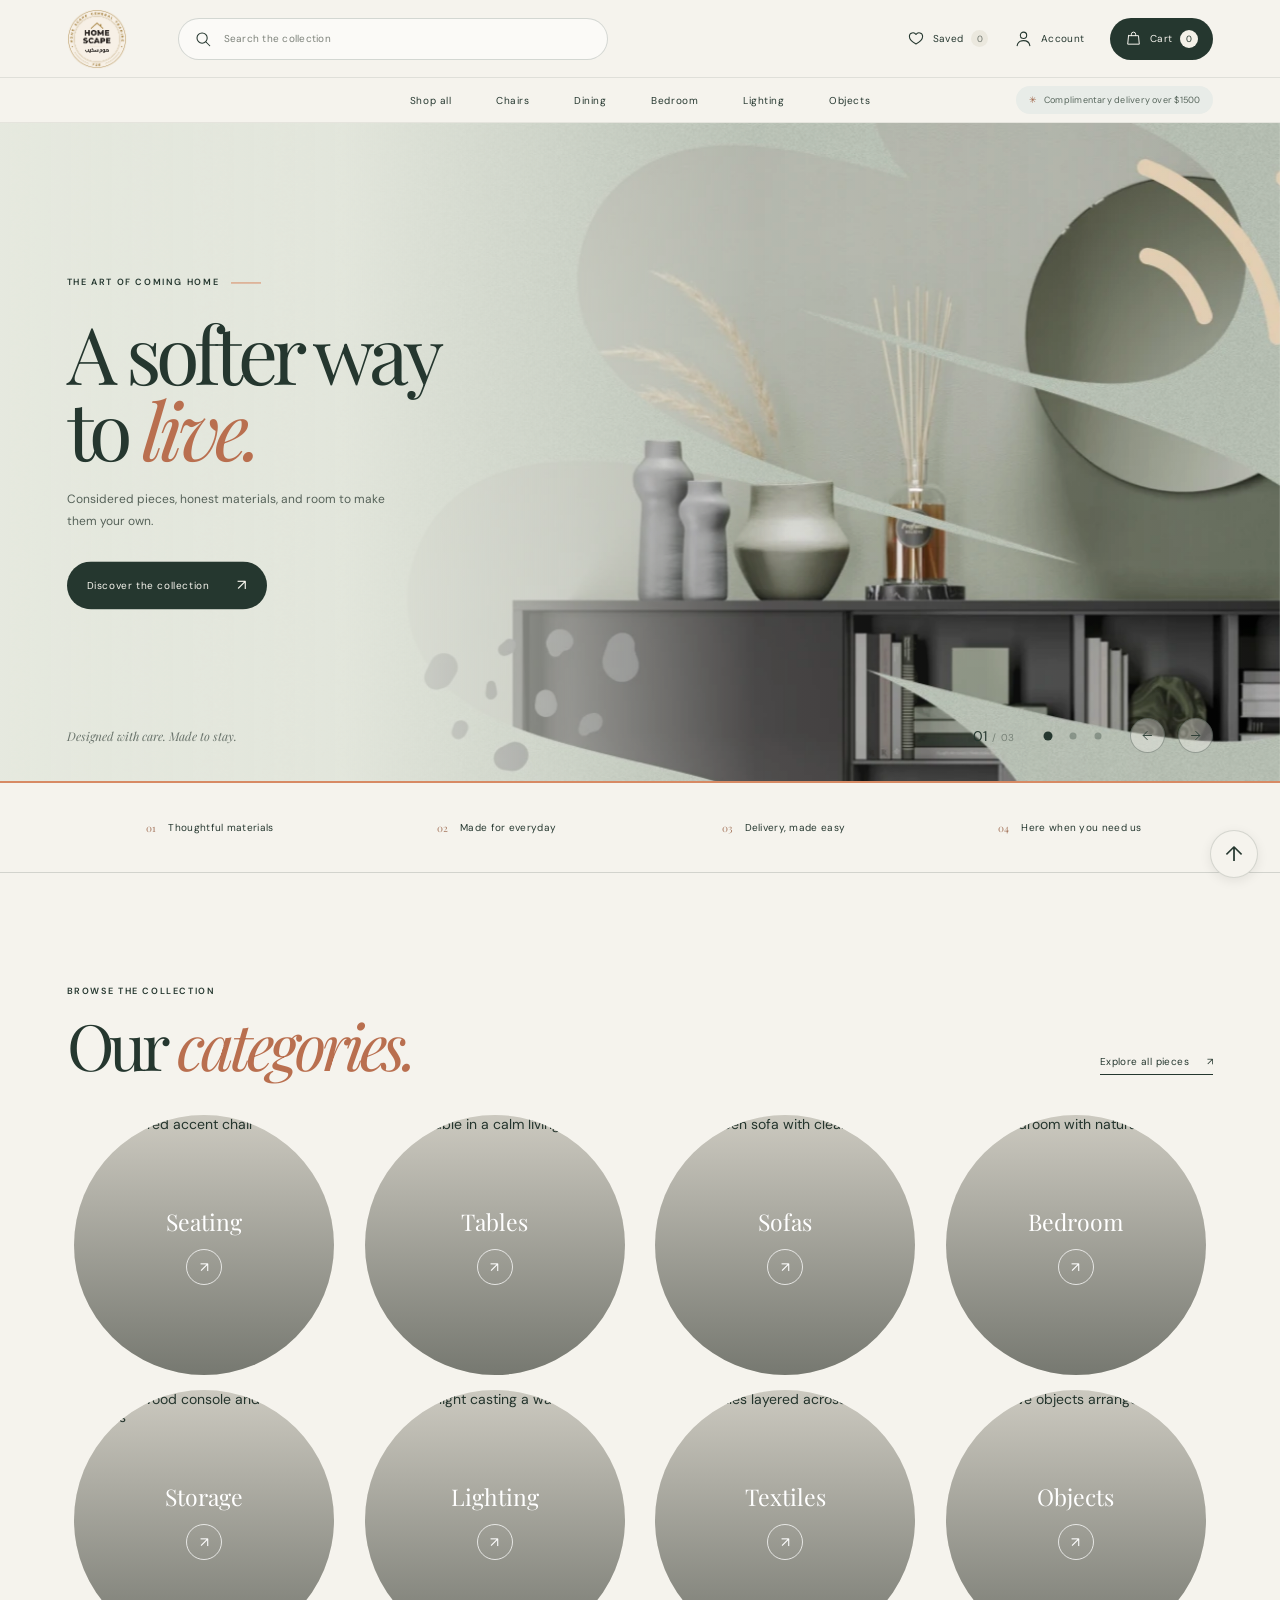
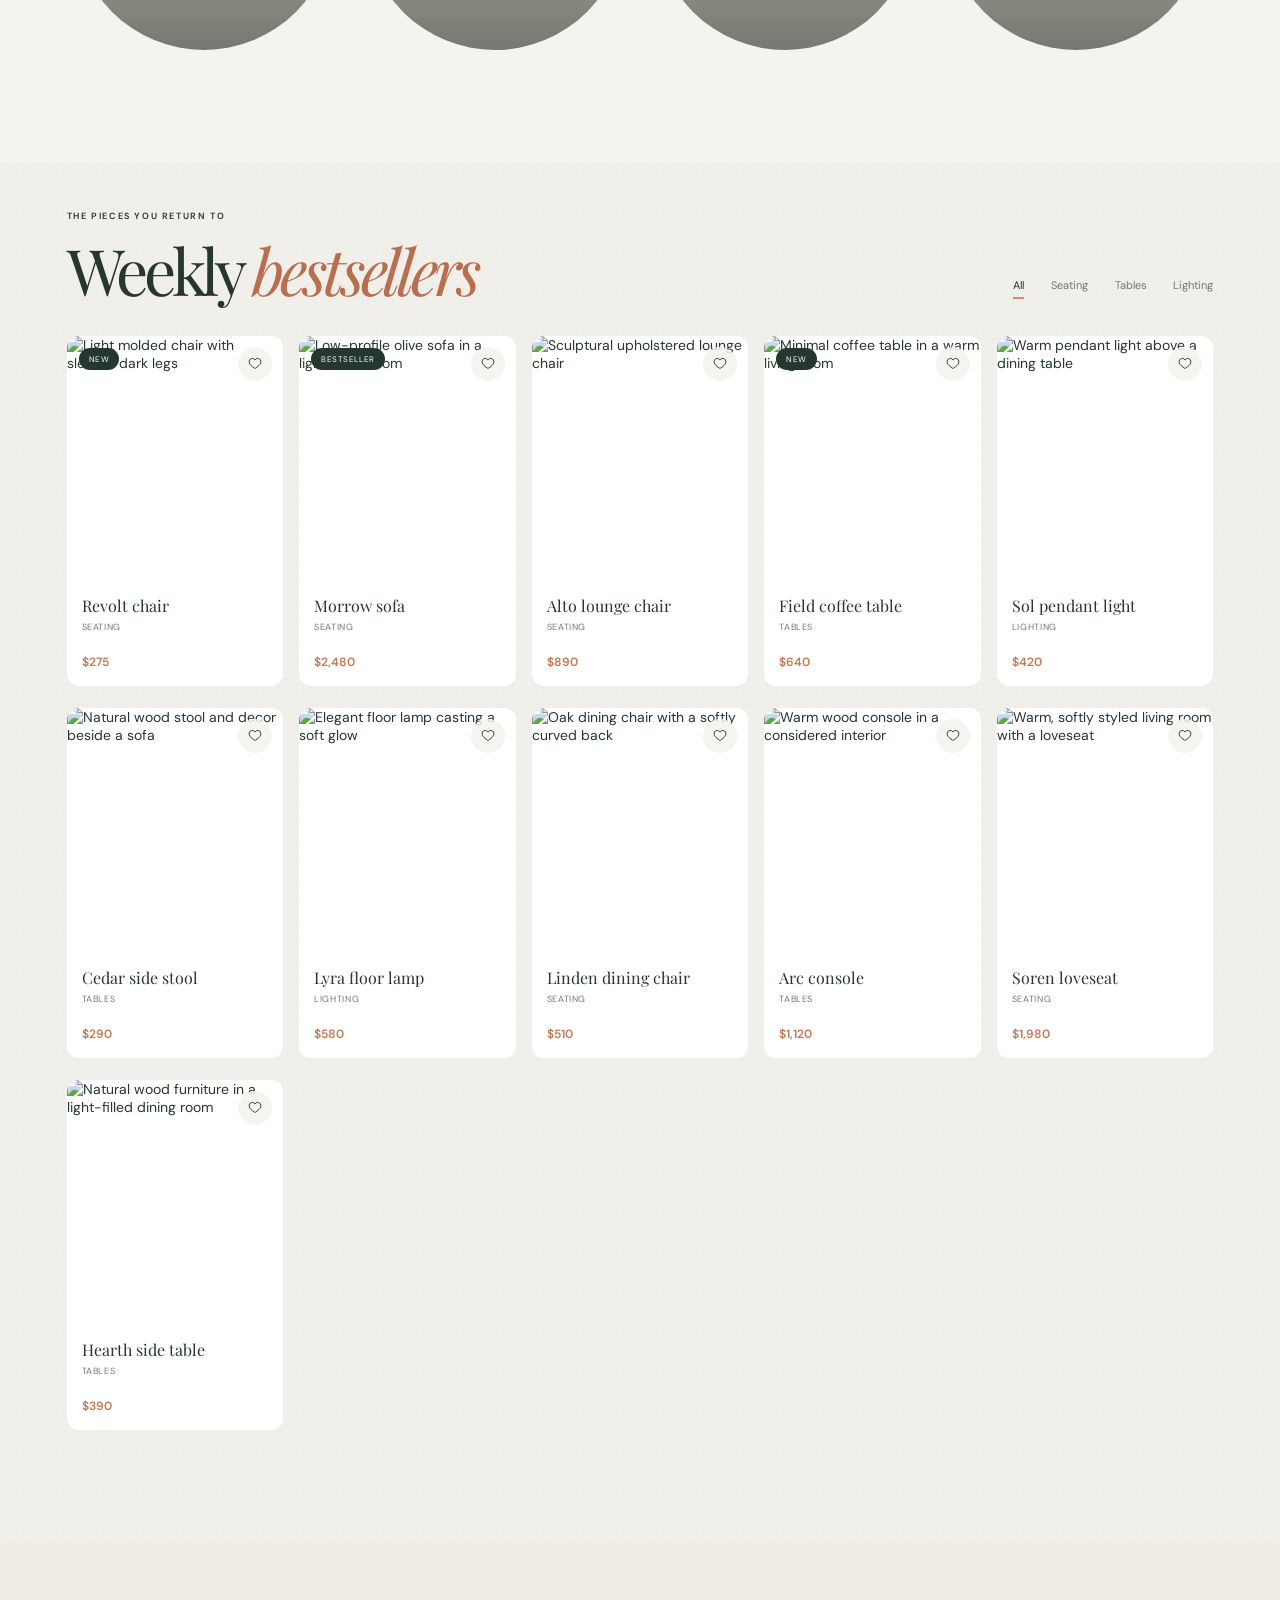
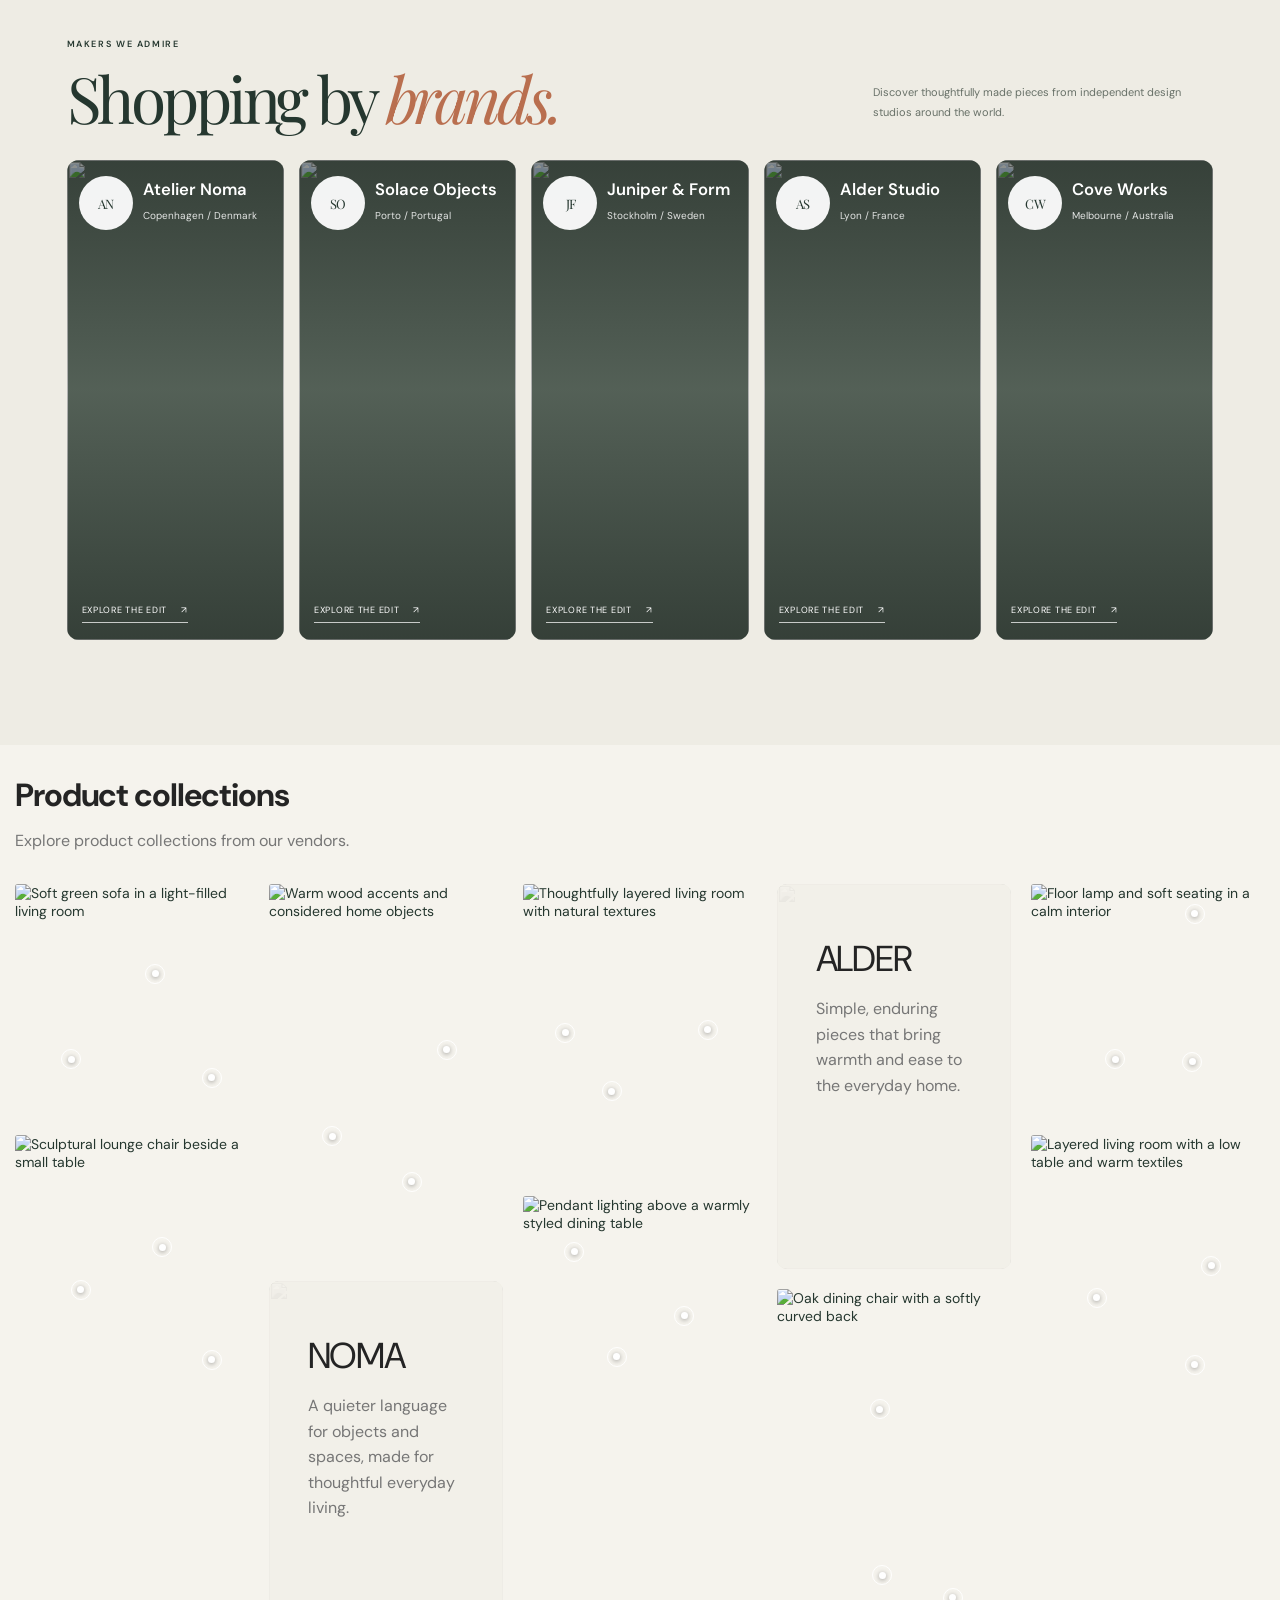
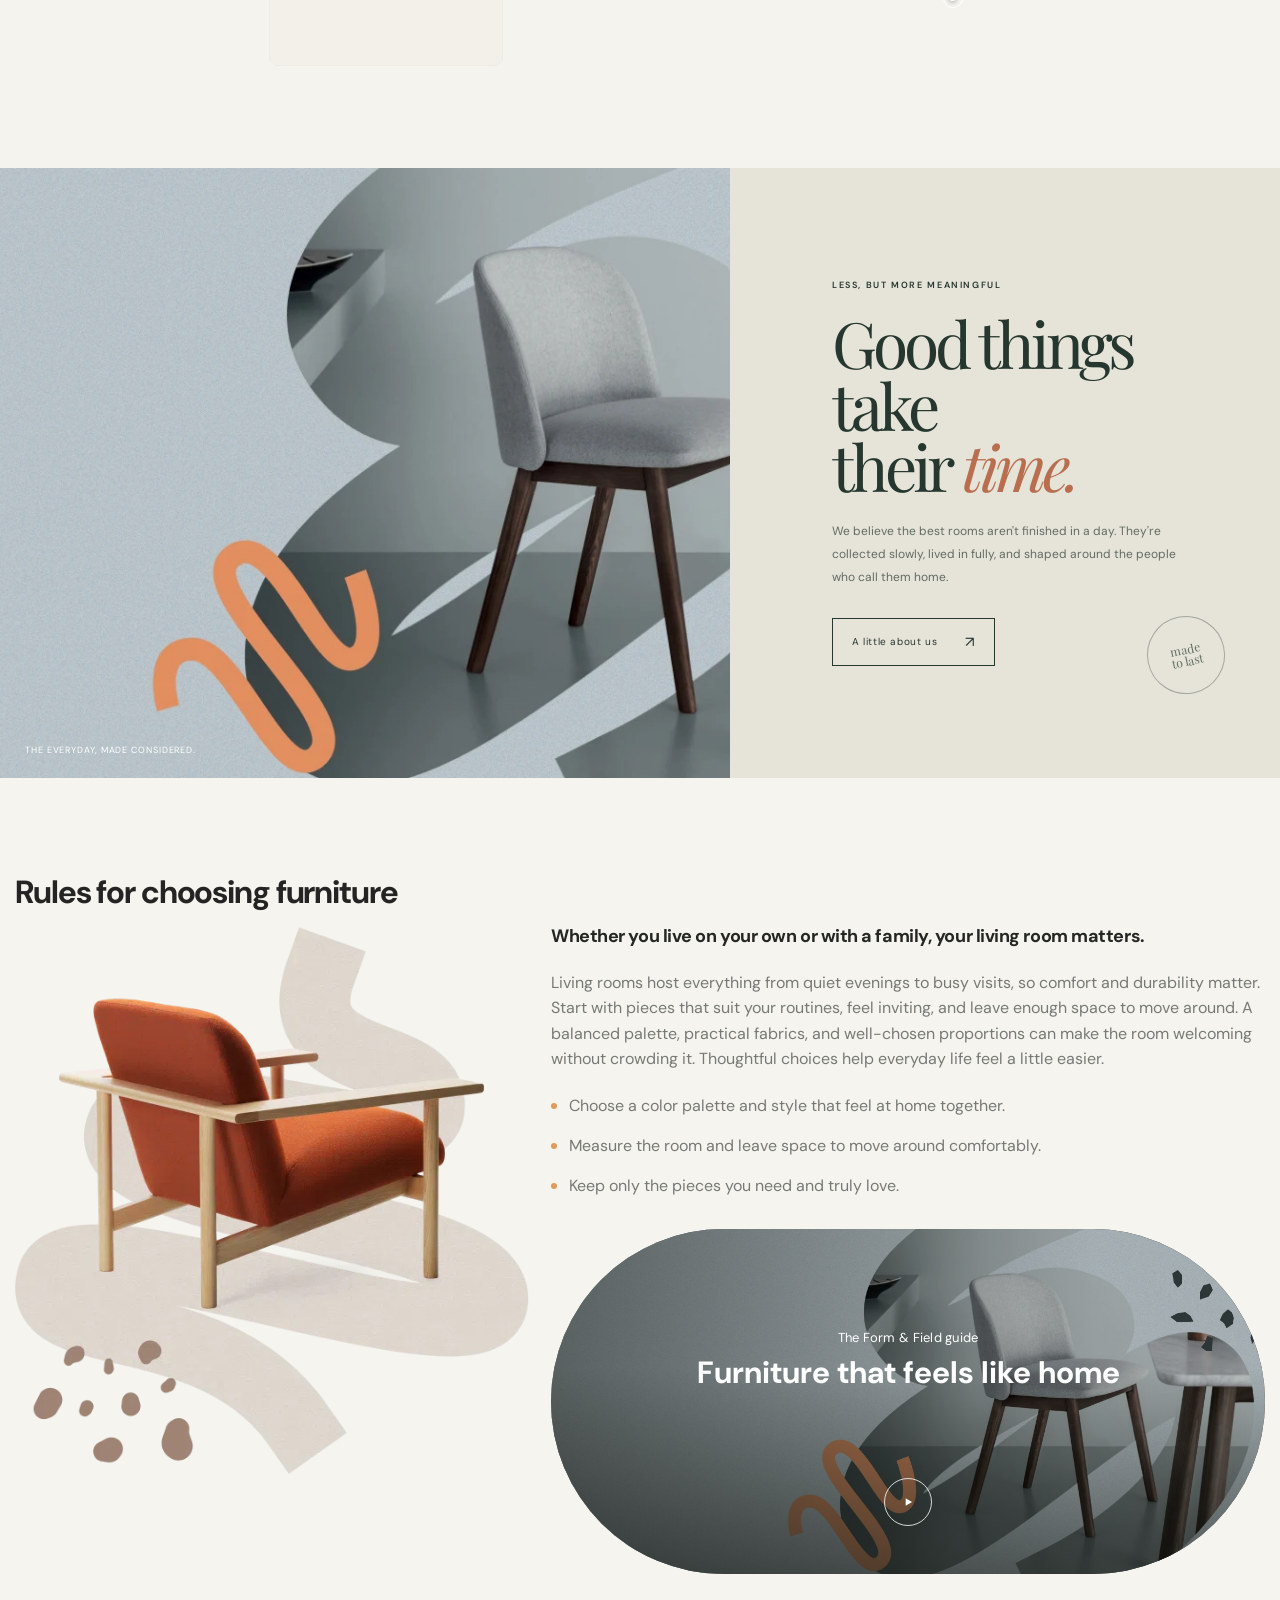
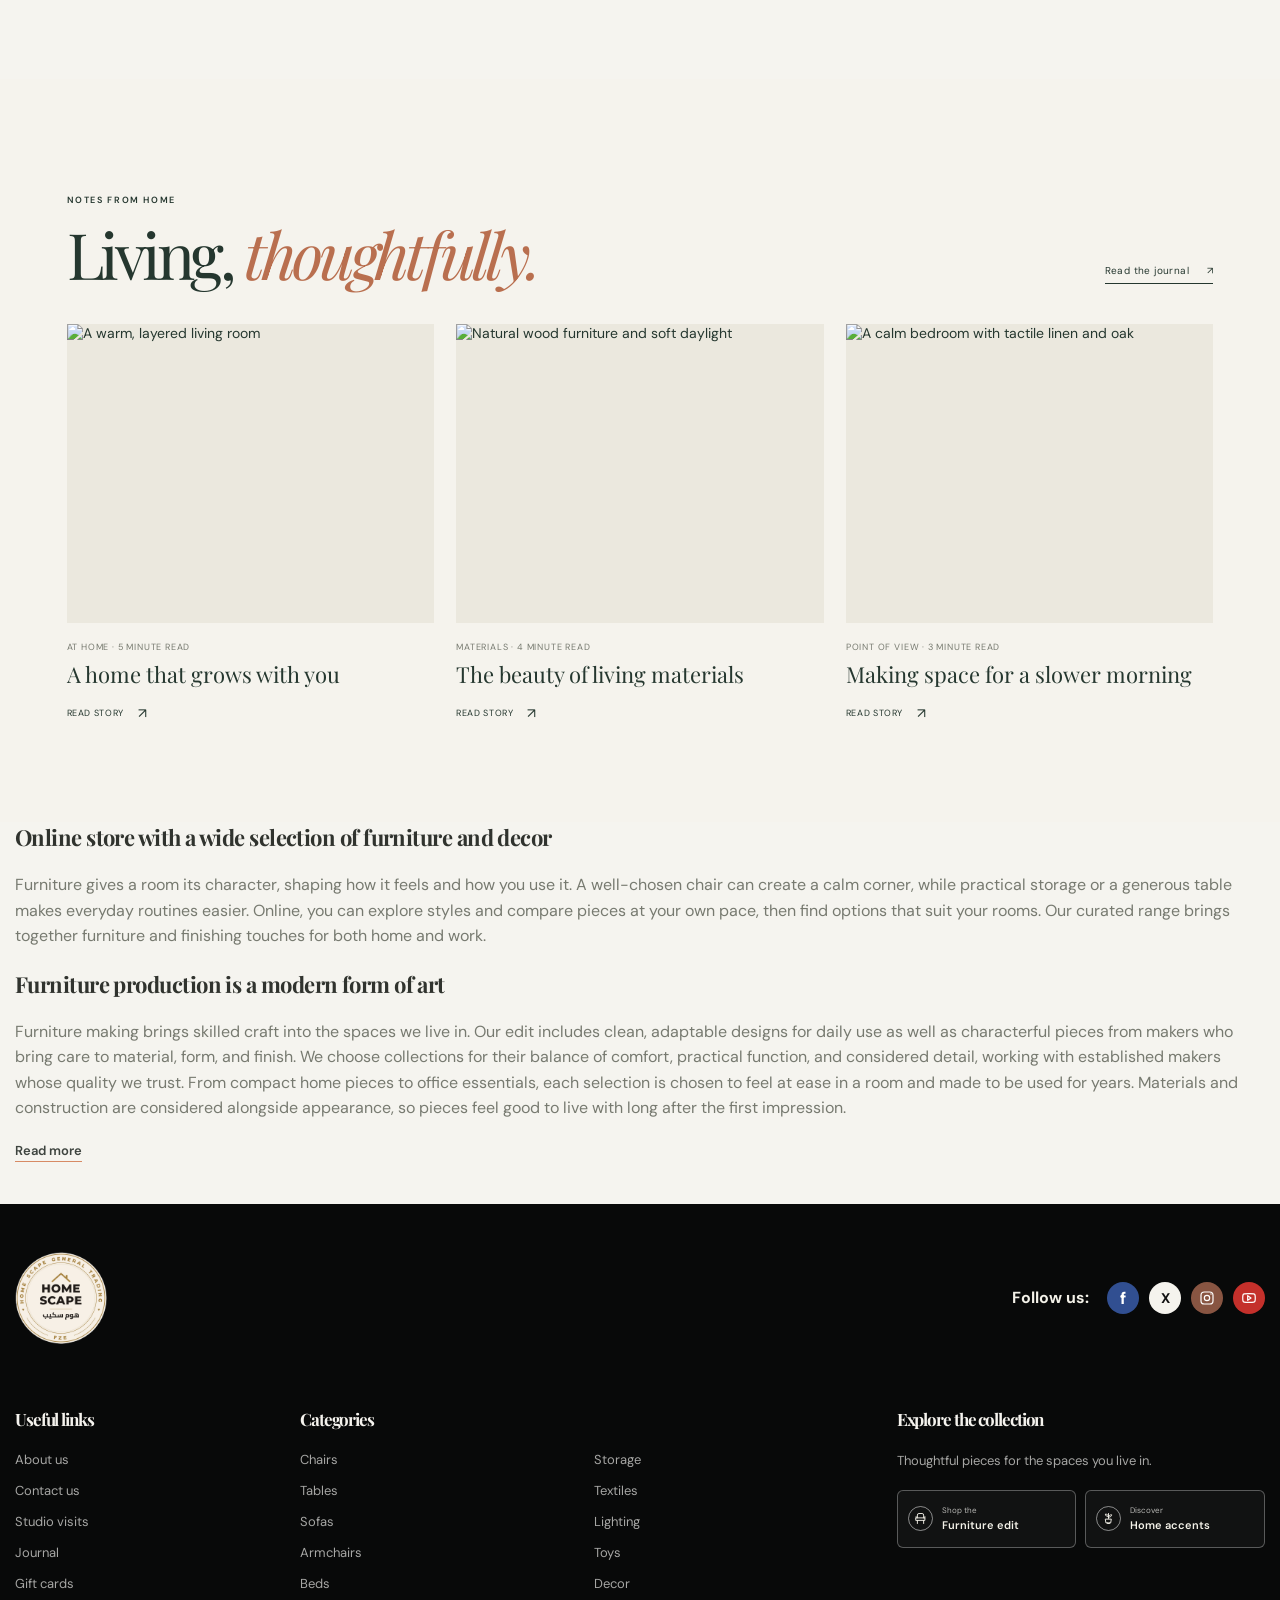
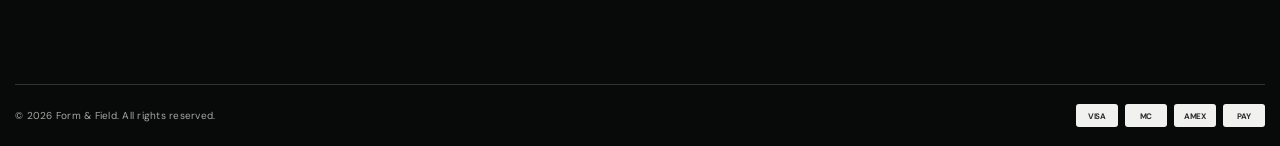
==== commit 3c6593cb: "Update branding and storefront interactions Co-authored-by: Copilot <223556219+Copilot@users.noreply" ====
--- a/index.html
+++ b/index.html
@@ -23,9 +23,8 @@
             <path class="menu-line menu-line-bottom" d="M3 17h18" />
           </svg>
         </button>
-        <a class="wordmark" href="#top" aria-label="Form and Field home">
-          <span class="wordmark-mark" aria-hidden="true">F<span>&</span>F</span>
-          <span class="wordmark-name">form <i>&</i> field</span>
+        <a class="wordmark" href="#top" aria-label="Home Scape home">
+          <img class="wordmark-image" src="img/logo.png" alt="Home Scape" />
         </a>
         <div class="header-actions">
           <button class="search-toggle" type="button" aria-label="Search the collection">
@@ -63,7 +62,7 @@
     <main>
       <section class="hero" aria-label="Featured collection">
         <div class="hero-image-wrap">
-          <img class="hero-image" src="img/wd-furniture-slider-111.jpg.webp" alt="Sculptural objects arranged on a dark oak console" />
+          <img class="hero-image is-active" src="img/wd-furniture-slider-111.jpg.webp" alt="Sculptural objects arranged on a dark oak console" />
         </div>
         <div class="hero-tint" aria-hidden="true"></div>
         <div class="hero-copy">
@@ -381,9 +380,8 @@
     <footer class="site-footer" id="footer">
       <div class="footer-inner">
         <div class="footer-brand-row">
-          <a class="wordmark footer-wordmark" href="#top" aria-label="Form and Field home">
-            <span class="wordmark-mark" aria-hidden="true">F<span>&</span>F</span>
-            <span class="wordmark-name">form <i>&</i> field</span>
+          <a class="wordmark footer-wordmark" href="#top" aria-label="Home Scape home">
+            <img class="wordmark-image" src="img/logo.png" alt="Home Scape" />
           </a>
           <div class="footer-socials" aria-label="Follow Form and Field">
             <strong>Follow us:</strong>
--- a/styles.css
+++ b/styles.css
@@ -33,11 +33,8 @@
 .site-header.is-scrolled { box-shadow: 0 8px 24px rgba(37, 55, 47, .08); }
 .header-main { height: 78px; padding: 0 var(--page-gutter); display: flex; align-items: center; gap: clamp(26px, 4vw, 62px); border-bottom: 1px solid rgba(37, 55, 47, .1); transition: height .25s ease; }
 .site-header.is-scrolled .header-main { height: 68px; }
-.wordmark { display: inline-flex; align-items: center; gap: 10px; width: max-content; }
-.wordmark-mark { width: 32px; height: 32px; border: 1px solid var(--ink); border-radius: 50%; display: grid; place-items: center; font-family: var(--serif); font-size: 11px; letter-spacing: -.08em; }
-.wordmark-mark span { color: var(--orange); }
-.wordmark-name { font-family: var(--serif); font-size: 20px; letter-spacing: -.04em; }
-.wordmark-name i { color: var(--orange); font-weight: 400; }
+.wordmark { display: inline-flex; align-items: center; width: max-content; }
+.wordmark-image { width: 60px; height: 60px; flex: 0 0 auto; object-fit: contain; }
 .header-actions { display: flex; align-items: center; justify-content: flex-end; gap: clamp(14px, 2vw, 27px); flex: 1; }
 .search-toggle { width: min(100%, 430px); min-width: 190px; height: 42px; margin-right: auto; padding: 0 15px; border: 1px solid rgba(37,55,47,.18); border-radius: 24px; display: flex; align-items: center; gap: 12px; color: var(--ink); background: rgba(255,255,255,.55); cursor: pointer; text-align: left; transition: border-color .2s ease, background .2s ease; }
 .search-toggle:hover { border-color: rgba(37,55,47,.55); background: white; }
@@ -51,10 +48,11 @@
 .account-link svg { width: 19px; height: 19px; }
 .main-nav a::after, .footer-links a::after { position: absolute; content: ''; height: 1px; bottom: -6px; left: 0; width: 100%; background: currentColor; transform: scaleX(0); transform-origin: right; transition: transform .3s ease; }
 .main-nav a:hover::after, .footer-links a:hover::after { transform: scaleX(1); transform-origin: left; }
-.nav-row { min-height: 45px; padding: 0 var(--page-gutter); display: flex; align-items: center; justify-content: space-between; gap: 24px; border-bottom: 1px solid rgba(37,55,47,.08); }
-.main-nav { display: flex; align-items: center; justify-content: flex-start; gap: clamp(24px, 3.5vw, 52px); }
+.nav-row { min-height: 45px; padding: 0 var(--page-gutter); display: grid; grid-template-columns: minmax(0, 1fr) auto minmax(0, 1fr); align-items: center; gap: 24px; border-bottom: 1px solid rgba(37,55,47,.08); }
+.main-nav { grid-column: 2; display: flex; align-items: center; justify-content: center; gap: clamp(24px, 3.5vw, 52px); }
 .main-nav a { position: relative; font-size: 10px; letter-spacing: .055em; }
 .shipping-note { margin: 0; padding: 8px 13px; border-radius: 20px; color: #57665c; background: #e8ece8; font-size: 9px; letter-spacing: .025em; white-space: nowrap; }
+.nav-row .shipping-note { grid-column: 3; justify-self: end; }
 .shipping-note span { padding-right: 5px; color: #a2674a; }
 .icon-button { padding: 6px; border: 0; background: none; cursor: pointer; display: grid; place-items: center; }
 .icon-button svg { width: 18px; height: 18px; fill: none; stroke: currentColor; stroke-width: 1.4; stroke-linecap: round; }
@@ -71,11 +69,12 @@
 
 .hero { position: relative; min-height: min(660px, 52vw); height: 620px; overflow: hidden; isolation: isolate; background: #dce0d8; }
 .hero-image-wrap { position: absolute; inset: 0; z-index: -2; overflow: hidden; }
-.hero-image { width: 100%; height: 100%; object-fit: cover; object-position: center; animation: hero-settle .9s cubic-bezier(.2,.7,.2,1) both; }
-.hero-image.is-changing { opacity: .35; transform: scale(1.035); }
-.hero-image { transition: opacity .55s ease, transform 1.1s cubic-bezier(.2,.7,.2,1); }
+.hero-image { position: absolute; inset: 0; width: 100%; height: 100%; object-fit: cover; object-position: center; opacity: 0; transform: scale(1.045); transition: opacity .9s cubic-bezier(.22,.61,.36,1), transform 1.4s cubic-bezier(.2,.7,.2,1); }
+.hero-image.is-active { opacity: 1; transform: scale(1); }
+.hero-image.is-active:not(.hero-image-next) { animation: hero-settle .9s cubic-bezier(.2,.7,.2,1) both; }
 .hero-tint { position: absolute; z-index: -1; inset: 0; background: linear-gradient(90deg, rgba(231, 234, 224, .97) 0%, rgba(231, 234, 224, .9) 27%, rgba(231, 234, 224, .1) 59%, transparent 100%); pointer-events: none; }
-.hero-copy { position: absolute; left: max(var(--page-gutter), calc((100vw - 1440px) / 2)); top: 50%; transform: translateY(-53%); max-width: 530px; width: 43%; }
+.hero-copy { position: absolute; left: max(var(--page-gutter), calc((100vw - 1440px) / 2)); top: 50%; transform: translateY(-53%); max-width: 530px; width: 43%; transition: opacity .25s ease, filter .3s ease; }
+.hero-copy.is-changing { opacity: 0; filter: blur(3px); }
 .eyebrow { margin: 0 0 20px; font-size: 9px; font-weight: 600; letter-spacing: .18em; line-height: 1.4; text-transform: uppercase; }
 .hero-eyebrow { display: flex; align-items: center; gap: 12px; margin-bottom: 25px; }
 .hero-eyebrow span { width: 30px; height: 1px; background: var(--orange); }
@@ -109,6 +108,11 @@
 @keyframes slider-progress { to { transform: scaleX(1); } }
 @keyframes hero-settle { from { opacity: .45; transform: scale(1.035); } to { opacity: 1; transform: scale(1); } }
 @keyframes hotspot-pulse { 0% { opacity: .9; transform: scale(.8); } 85%, 100% { opacity: 0; transform: scale(2.5); } }
+
+@media (prefers-reduced-motion: reduce) {
+  .hero-image, .hero-copy { transition: none; }
+  .hero-image.is-active:not(.hero-image-next) { animation: none; }
+}
 
 .promise-row { min-height: 90px; padding: 20px var(--page-gutter); display: grid; grid-template-columns: repeat(4, 1fr); align-items: center; border-bottom: 1px solid var(--line); }
 .promise-row > div { display: flex; justify-content: center; align-items: center; gap: 12px; }
@@ -276,8 +280,7 @@
 .site-footer { padding: 48px 15px 0; color: #f3f1e8; background: #080909; }
 .footer-inner { max-width: 1370px; margin: 0 auto; }
 .footer-brand-row { padding-bottom: 22px; display: flex; align-items: center; justify-content: space-between; gap: 30px; }
-.footer-wordmark .wordmark-mark { width: 44px; height: 44px; border-color: rgba(243,241,232,.7); font-size: 15px; }
-.footer-wordmark .wordmark-name { color: inherit; font-size: 30px; }
+.footer-wordmark .wordmark-image { width: 92px; height: 92px; }
 .footer-socials { display: flex; align-items: center; gap: 10px; }
 .footer-socials > strong { margin-right: 8px; font-size: 16px; }
 .footer-social-link { width: 32px; height: 32px; border-radius: 50%; display: grid; place-items: center; color: #fff; background: #314f91; font-size: 17px; font-weight: 700; transition: transform .2s ease; }
@@ -353,6 +356,9 @@
   .header-main { height: 72px; gap: 22px; }
   .header-actions { gap: 14px; }
   .search-toggle { min-width: 150px; max-width: 320px; }
+  .nav-row { display: flex; justify-content: space-between; }
+  .main-nav { grid-column: auto; flex: 1; justify-content: center; }
+  .nav-row .shipping-note { grid-column: auto; }
   .main-nav { gap: clamp(16px, 2.4vw, 25px); }
   .main-nav a { font-size: 9px; }
   .shipping-note { padding: 8px 10px; font-size: 8px; }
@@ -379,9 +385,7 @@
   .header-main, .site-header.is-scrolled .header-main { height: 64px; padding: 0 18px; display: grid; grid-template-columns: 32px 1fr auto; gap: 9px; }
   .menu-toggle { display: grid; grid-column: 1; justify-self: start; }
   .wordmark { grid-column: 2; justify-self: center; }
-  .wordmark { gap: 7px; }
-  .wordmark-mark { width: 29px; height: 29px; font-size: 10px; }
-  .wordmark-name { font-size: 17px; }
+  .wordmark-image { width: 48px; height: 48px; }
   .header-actions { grid-column: 3; justify-content: flex-end; gap: 7px; flex: none; }
   .search-toggle { width: 34px; min-width: 34px; height: 34px; padding: 0; justify-content: center; border: 0; background: transparent; }
   .search-toggle:hover { background: var(--paper-deep); }
@@ -393,7 +397,7 @@
   .bag-button > span:first-of-type { display: none; }
   .bag-count { position: absolute; top: -4px; right: -5px; width: 16px; height: 16px; border: 1px solid var(--paper); font-size: 8px; }
   .nav-row { min-height: 0; padding: 0; position: relative; display: block; border: 0; }
-  .main-nav { position: absolute; z-index: 21; top: 0; right: 0; left: 0; padding: 0 var(--page-gutter); display: flex; flex-direction: column; align-items: stretch; gap: 0; background: var(--paper); max-height: 0; overflow: hidden; opacity: 0; transition: max-height .35s ease, opacity .25s ease, padding .35s ease; }
+  .main-nav { position: absolute; z-index: 21; top: 0; right: 0; left: 0; padding: 0 var(--page-gutter); display: flex; flex: initial; flex-direction: column; align-items: stretch; justify-content: flex-start; gap: 0; background: var(--paper); max-height: 0; overflow: hidden; opacity: 0; transition: max-height .35s ease, opacity .25s ease, padding .35s ease; }
   .main-nav.is-open { max-height: 350px; padding-top: 8px; padding-bottom: 16px; opacity: 1; }
   .main-nav a { padding: 13px 0; border-top: 1px solid var(--line); font-family: var(--serif); font-size: 18px; }
   .main-nav a::after { display: none; }
@@ -484,8 +488,7 @@
   .journal-section { padding-top: 73px; padding-bottom: 76px; }
   .site-footer { padding: 34px var(--page-gutter) 0; }
   .footer-brand-row { padding-bottom: 30px; flex-direction: column; align-items: flex-start; gap: 24px; }
-  .footer-wordmark .wordmark-mark { width: 38px; height: 38px; font-size: 13px; }
-  .footer-wordmark .wordmark-name { font-size: 25px; }
+  .footer-wordmark .wordmark-image { width: 72px; height: 72px; }
   .footer-socials > strong { font-size: 14px; }
   .footer-social-link { width: 30px; height: 30px; }
   .footer-main { padding: 30px 0; grid-template-columns: 1fr 1fr; gap: 30px 18px; }
